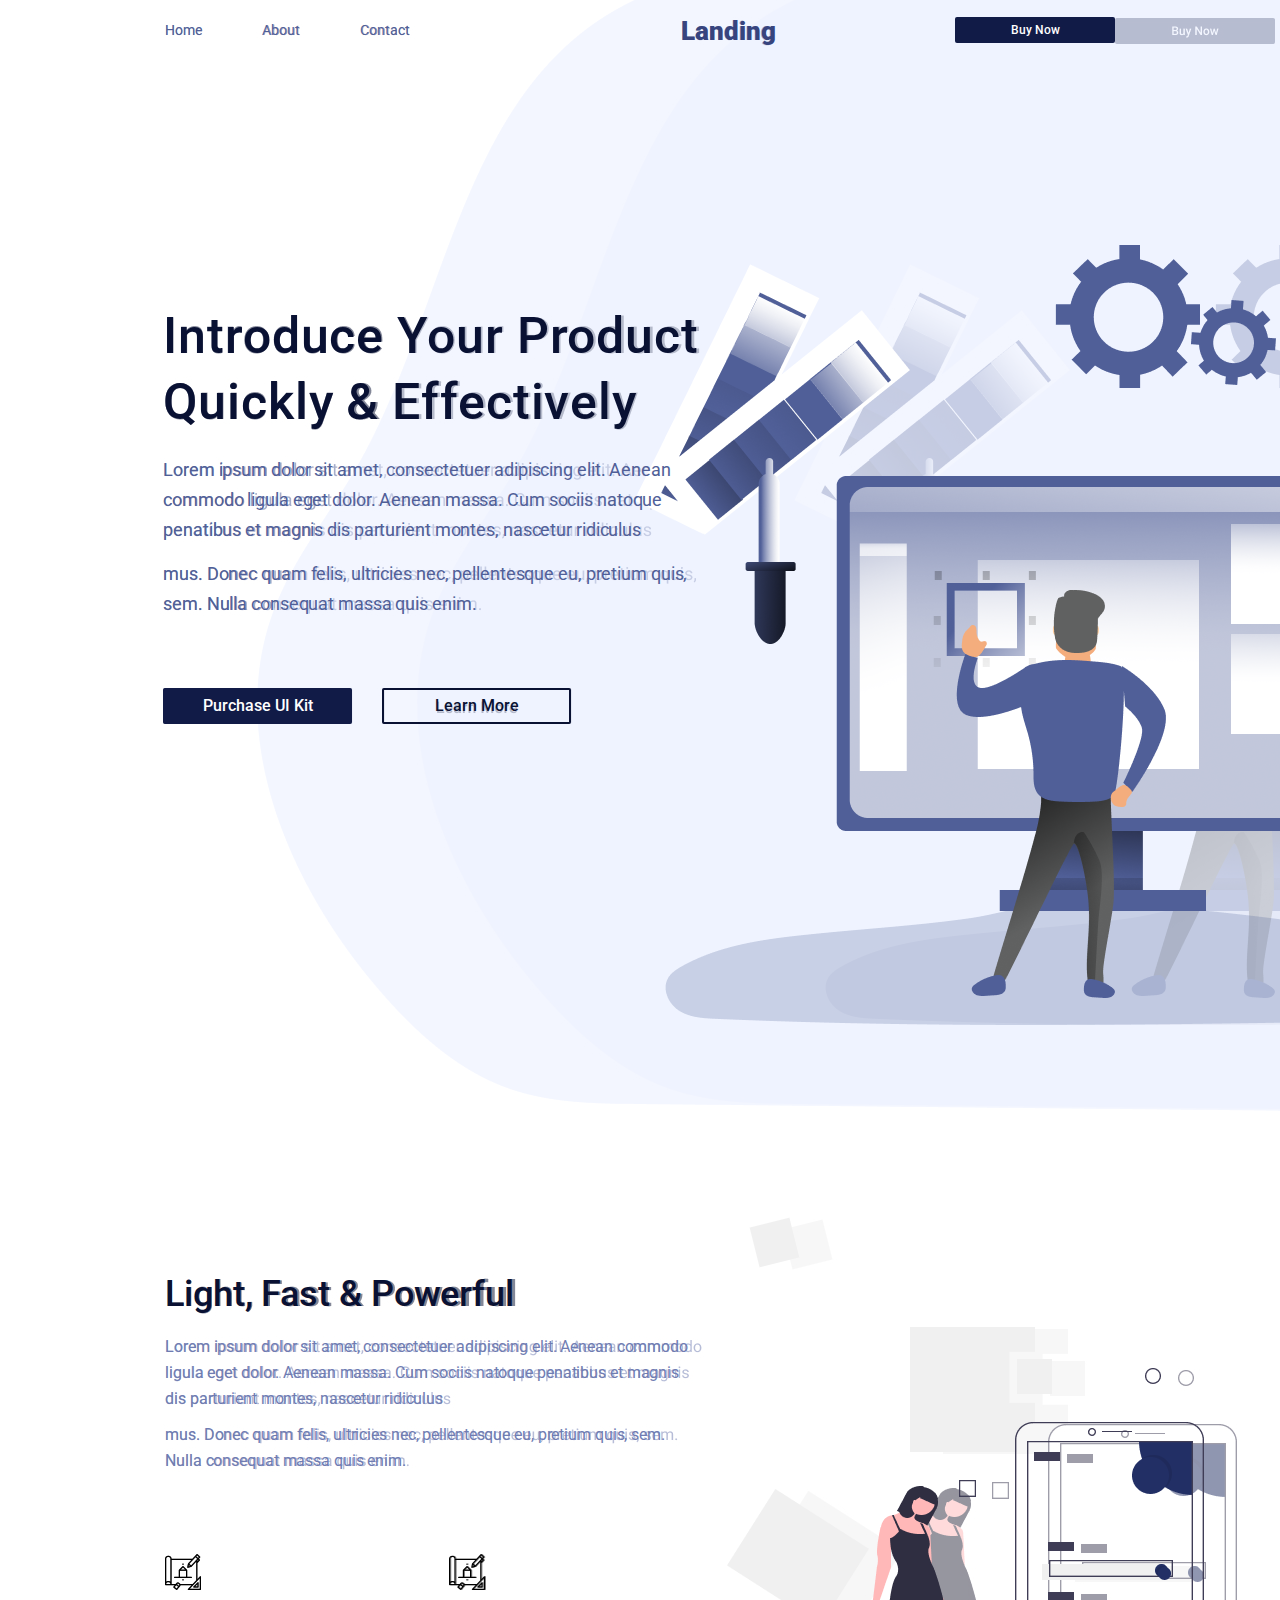
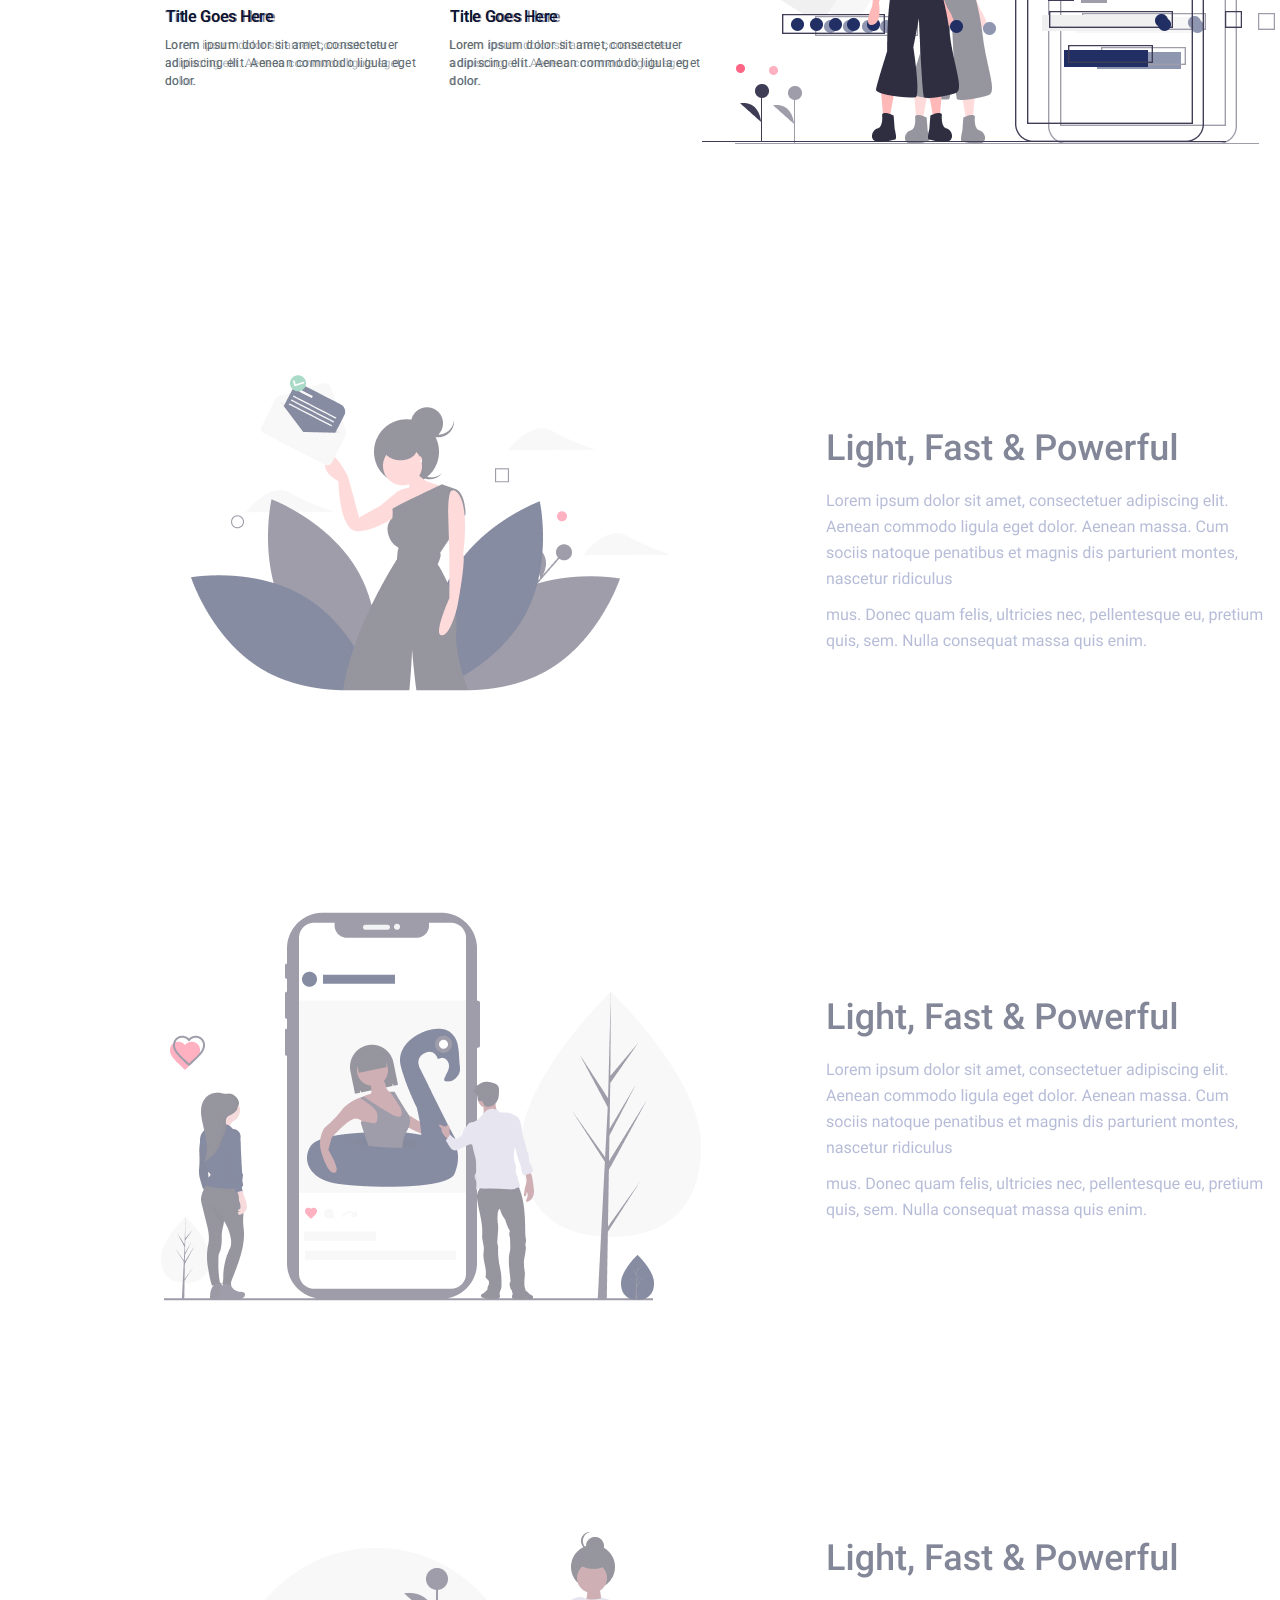
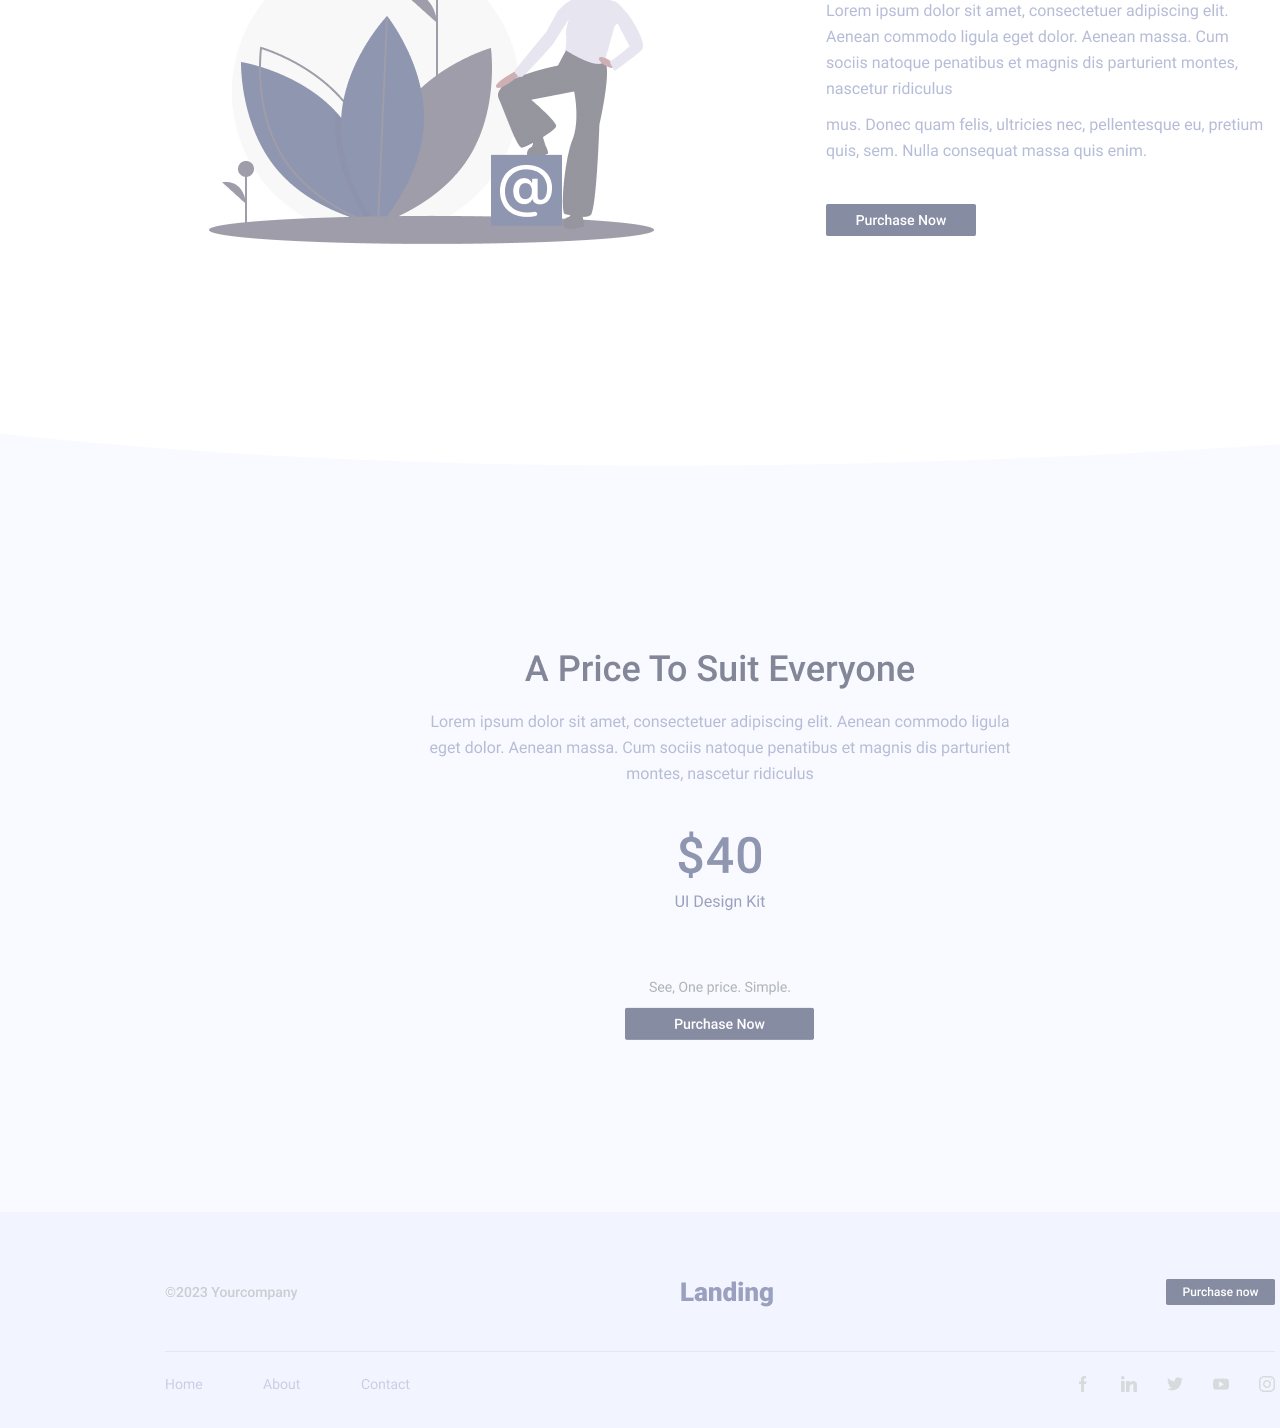
==== index.html @ e3e78f8d "trival fixed" ====
<!DOCTYPE html>
<html lang="en">
  <head>
    <meta charset="UTF-8" />
    <meta name="viewport" content="width=device-width, initial-scale=1.0" />
    <title>Document</title>

    <link rel="stylesheet" href="asset/global.css" />
    <link rel="preconnect" href="https://fonts.gstatic.com" crossorigin />
    <link
      href="https://fonts.googleapis.com/css2?family=Roboto:ital,wght@0,100;0,300;0,400;0,500;0,700;0,900;1,100;1,300;1,400;1,500;1,700;1,900&display=swap"
      rel="stylesheet"
    />
  </head>
  <body>
    <img
      src="Landing Page - 2.jpg"
      style="
        position: absolute;
        z-index: -2;
        opacity: 0.5;
        /* margin-top: -54px; */
      "
    />
    <header>
      <nav>
        <div class="logo">
          <a href="#">Landing</a>
        </div>
        <div class="container">
          <div class="nav-con">
            <ul class="menu">
              <li><a href="#">Home</a></li>
              <li><a href="#">About</a></li>
              <li><a href="#">Contact</a></li>
            </ul>
            <button>Buy Now</button>
          </div>
        </div>
      </nav>
    </header>
    <main>
      <section class="hero-sec">
        <div class="container">
          <div class="hero-con">
            <div class="hero-info">
              <div class="head">
                Introduce Your Product Quickly & Effectively
              </div>
              <div class="detail">
                <p>
                  Lorem ipsum dolor sit amet, consectetuer adipiscing elit.
                  Aenean commodo ligula eget dolor. Aenean massa. Cum sociis
                  natoque penatibus et magnis dis parturient montes, nascetur
                  ridiculus
                </p>
                <p>
                  mus. Donec quam felis, ultricies nec, pellentesque eu, pretium
                  quis, sem. Nulla consequat massa quis enim.
                </p>
              </div>
              <div class="btn">
                <button>Purchase UI Kit</button>
                <button>Learn More</button>
              </div>
            </div>
            <div class="hero-img">
              <img src="asset/img/designer_1.png" alt="designer_1" />
            </div>
          </div>
        </div>
      </section>
      <section class="mobile-login-sec">
        <div class="container">
          <div class="mobile-login-con">
            <div class="mobile-login-info">
              <div class="head">Light, Fast & Powerful</div>
              <div class="detail">
                <p>
                  Lorem ipsum dolor sit amet, consectetuer adipiscing elit.
                  Aenean commodo ligula eget dolor. Aenean massa. Cum sociis
                  natoque penatibus et magnis dis parturient montes, nascetur
                  ridiculus
                </p>
                <p>
                  mus. Donec quam felis, ultricies nec, pellentesque eu, pretium
                  quis, sem. Nulla consequat massa quis enim.
                </p>
              </div>
              <div class="mini-card">
                <div class="mini-card-item">
                  <img src="asset/img/icon.png" alt="icon" />
                  <div class="head">Title Goes Here</div>
                  <div class="detail">
                    Lorem ipsum dolor sit amet, consectetuer adipiscing elit.
                    Aenean commodo ligula eget dolor.
                  </div>
                </div>
                <div class="mini-card-item">
                  <img src="asset/img/icon.png" alt="icon" />
                  <div class="head">Title Goes Here</div>
                  <div class="detail">
                    Lorem ipsum dolor sit amet, consectetuer adipiscing elit.
                    Aenean commodo ligula eget dolor.
                  </div>
                </div>
              </div>
            </div>
            <div class="mobile-login-img">
              <img
                src="asset/img/undraw_mobile_login_ikmv.png"
                alt="undraw_mobile_login_ikmv"
              />
            </div>
          </div>
        </div>
      </section>
    </main>
    <footer></footer>
  </body>
</html>
---- asset/global.css ----
* {
  padding: 0;
  margin: 0;
  border: 0px;
  box-sizing: border-box;
  flex-shrink: 0;
  font-family: "Roboto";
  font-feature-settings: "clig" off, "liga" off;
}

:root {
  --colour-logo-primary: #37447e;
  --colour-opacity-000: #ffffff00;
  --colour-main-blue-400: #6f7cb2;
  --colour-main-blue-500: #505f98;
  --colour-main-blue-800: #111b47;
  --colour-main-blue-900: #091133;
  --colour-main-grey-600: #5d6970;
  --colour-secondary-white-100-general: #fff;
}

body {
  max-width: 1440px;
  margin: 0 auto;
}

.container {
  margin: 0 163.12px;
}

.nav-con {
  display: flex;
  justify-content: space-between;
  height: 60px;
  align-items: center;
  margin-left: calc(165px - 163.12px);
}

.nav-con .menu {
  display: flex;
  list-style: none;
  justify-content: space-between;
  width: 245px;
  height: 24px;
}

.nav-con a,
.logo a {
  text-decoration: none;
  font-style: normal;
}

.nav-con .menu a {
  font-size: 14px;
  font-weight: 400;
  line-height: 24px;
  color: var(--colour-main-blue-500);
}

.logo a {
  position: absolute;
  font-size: 26px;
  font-weight: 900;
  line-height: 38px;
  color: var(--colour-logo-primary);
  top: 12px;
  left: 681px;
}

.nav-con button {
  width: 160px;
  height: 26px;
  border-radius: 2px;
  background: var(--colour-main-blue-800, #111b47);
  color: var(--colour-secondary-white-100-general);
  font-size: 12px;
  font-weight: 500;
  line-height: 18px;
  margin-right: calc(165px - 163.12px);
}

.hero-sec,
.mobile-login-sec {
  height: calc(1110px - 60px);
}

.hero-img img {
  position: absolute;
  top: 0;
  right: 0;
  z-index: -1;
}

.hero-info {
  position: relative;
  width: 539.374px;
  height: 421px;
  flex-shrink: 0;
  top: calc(303px - 60px);
}

.mobile-login-sec {
  height: 742px;
  display: grid;
  align-items: center;
  margin-top: -1px;
}

.mobile-login-con {
  display: flex;
  align-items: center;
  justify-content: space-between;
}

.mobile-login-info {
  width: 539.374px;
}

.head {
  font-size: 50px;
  font-weight: 500;
  line-height: 66px;
  letter-spacing: 0.9px;
  color: var(--colour-main-blue-900);
}

.mobile-login-info .head {
  font-size: 36px;
  line-height: 48px;
  letter-spacing: 0.1px;
  margin-left: 2px;
  letter-spacing: -0.1px;
}

.detail p {
  color: var(--colour-main-blue-500);
  font-size: 18px;
  font-weight: 400;
  line-height: 30px;
  margin-top: 20px;
  letter-spacing: -0.1px;
}

.detail p:not(:first-child) {
  margin-top: 14px;
}

.hero-info button {
  width: 189px;
  height: 36px;
  margin-top: 69px;
  margin-right: 26px;
}

.hero-info button:nth-child(1) {
  border-radius: 2px;
  background: var(--colour-main-blue-800);
  color: var(--colour-secondary-white-100-general);
  text-align: center;
  font-size: 16px;
  font-weight: 500;
  line-height: 26px;
}

.hero-info button:nth-child(2) {
  border-radius: 2px;
  border: 2px solid var(--colour-main-blue-900);
  background: var(--colour-opacity-000);
  color: var(--colour-main-blue-900);
  text-align: center;
}

.mobile-login-info .detail p {
  color: var(--colour-main-blue-400);
  font-size: 16px;
  font-weight: 400;
  line-height: 26px;
  letter-spacing: -0.1px;
  margin-top: 16px;
  margin-left: 2px;
}

.mobile-login-info .detail p:not(:first-child) {
  margin-top: 10.5px;
}

.mini-card {
  display: flex;
  justify-content: space-between;
  margin-top: 78px;
}

.mini-card-item {
  width: 255px;
}

.mini-card-item img {
  padding: 2px;
}

.hero-info button:nth-child(2),
.mini-card-item .head {
  font-size: 16px;
  font-weight: 500;
  line-height: 26px;
}

.mini-card-item .head {
  margin-top: 8px;
  margin-left: 3px;
  letter-spacing: -0.3px;
}

.mini-card-item .detail {
  color: var(--colour-main-grey-600);
  font-size: 12px;
  font-weight: 400;
  line-height: 18px;
  margin-top: 6px;
  margin-left: 2px;
  letter-spacing: 0.25px;
}

.mobile-login-img {
  margin-right: 2px;
  margin-top: 2px;
}
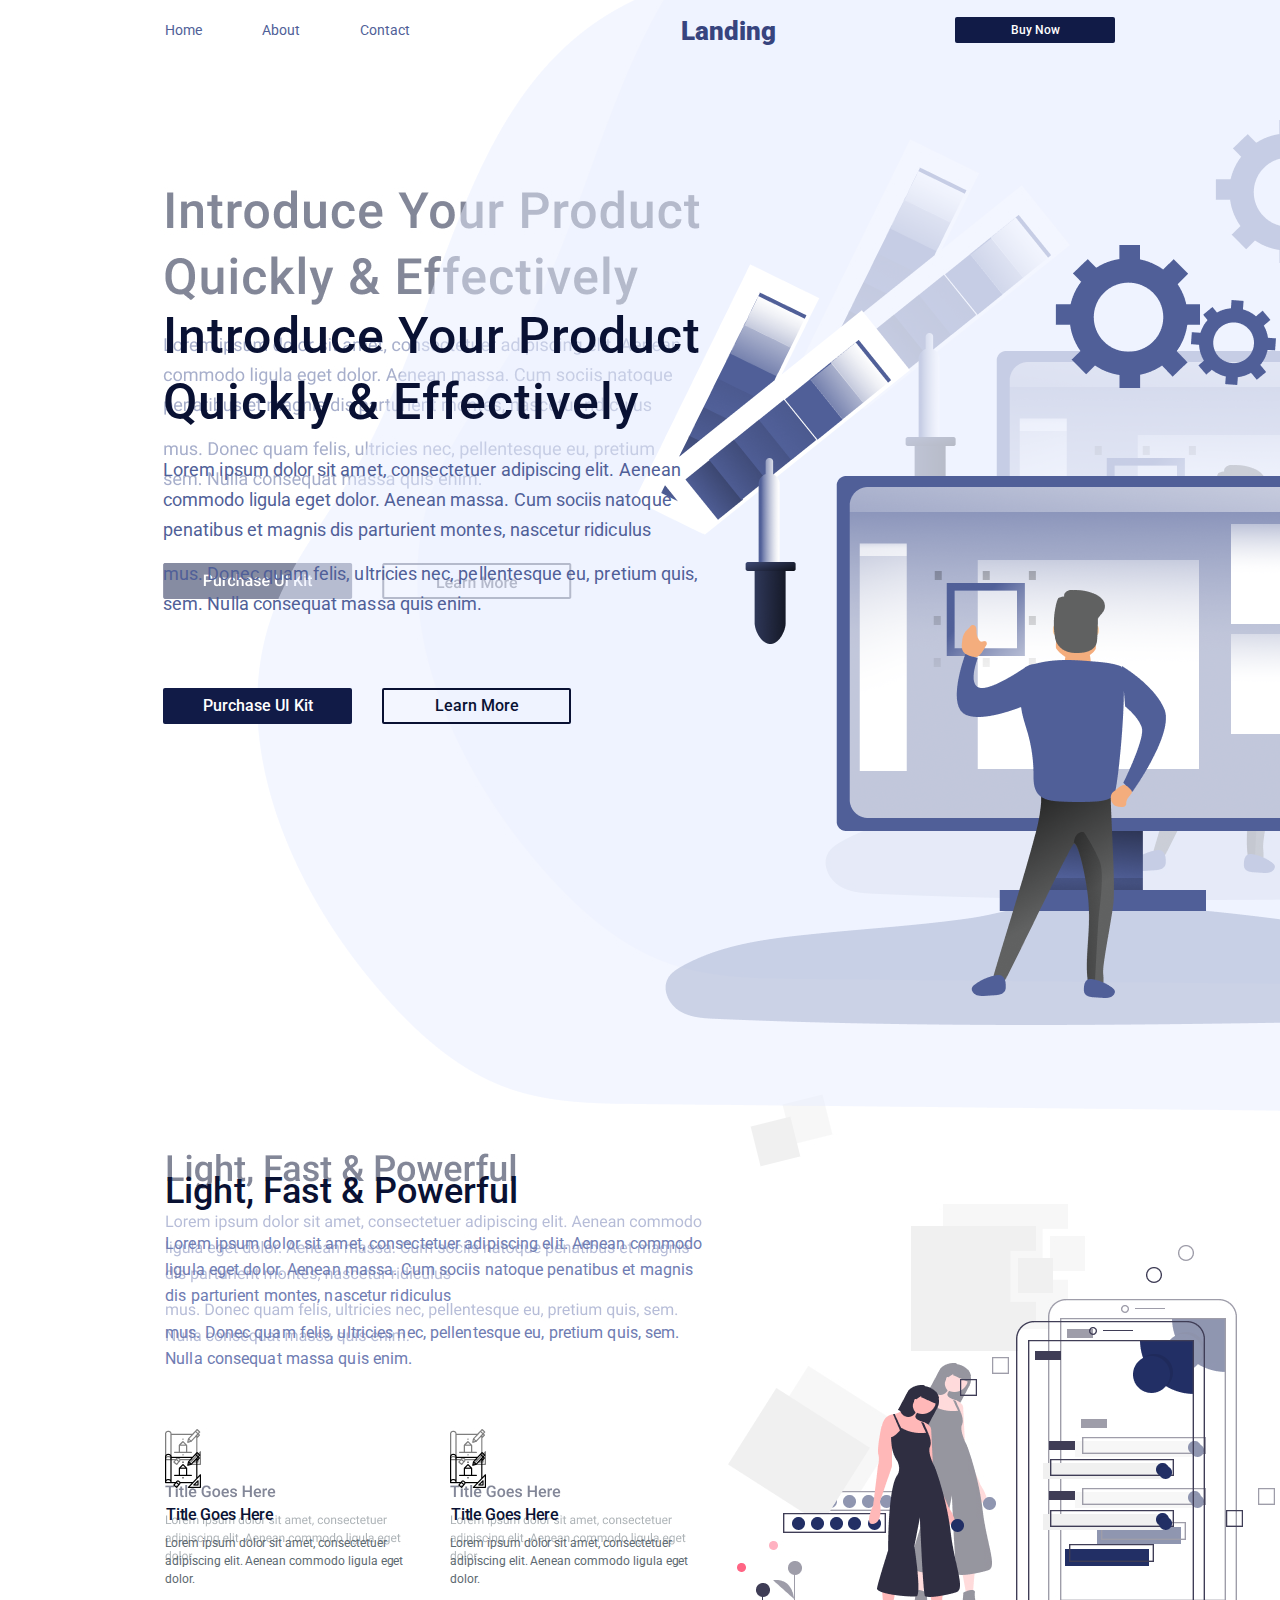
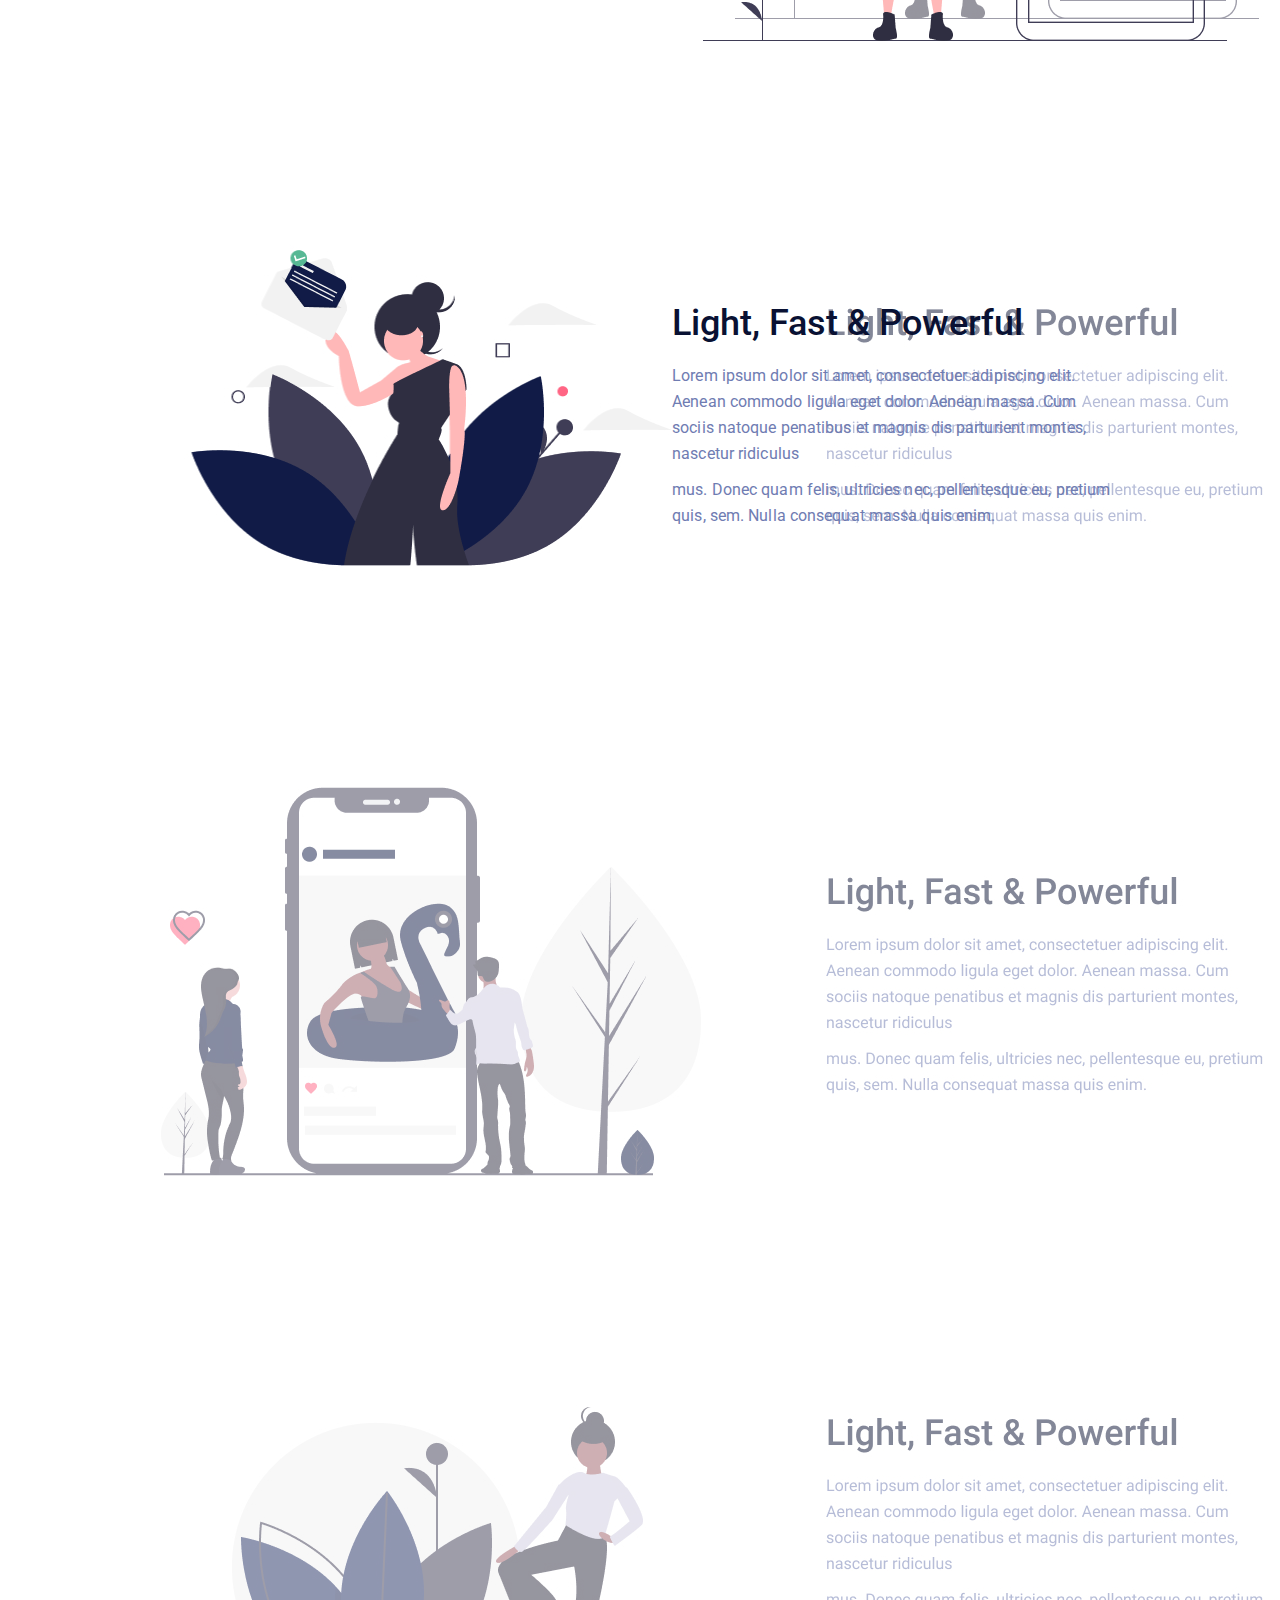
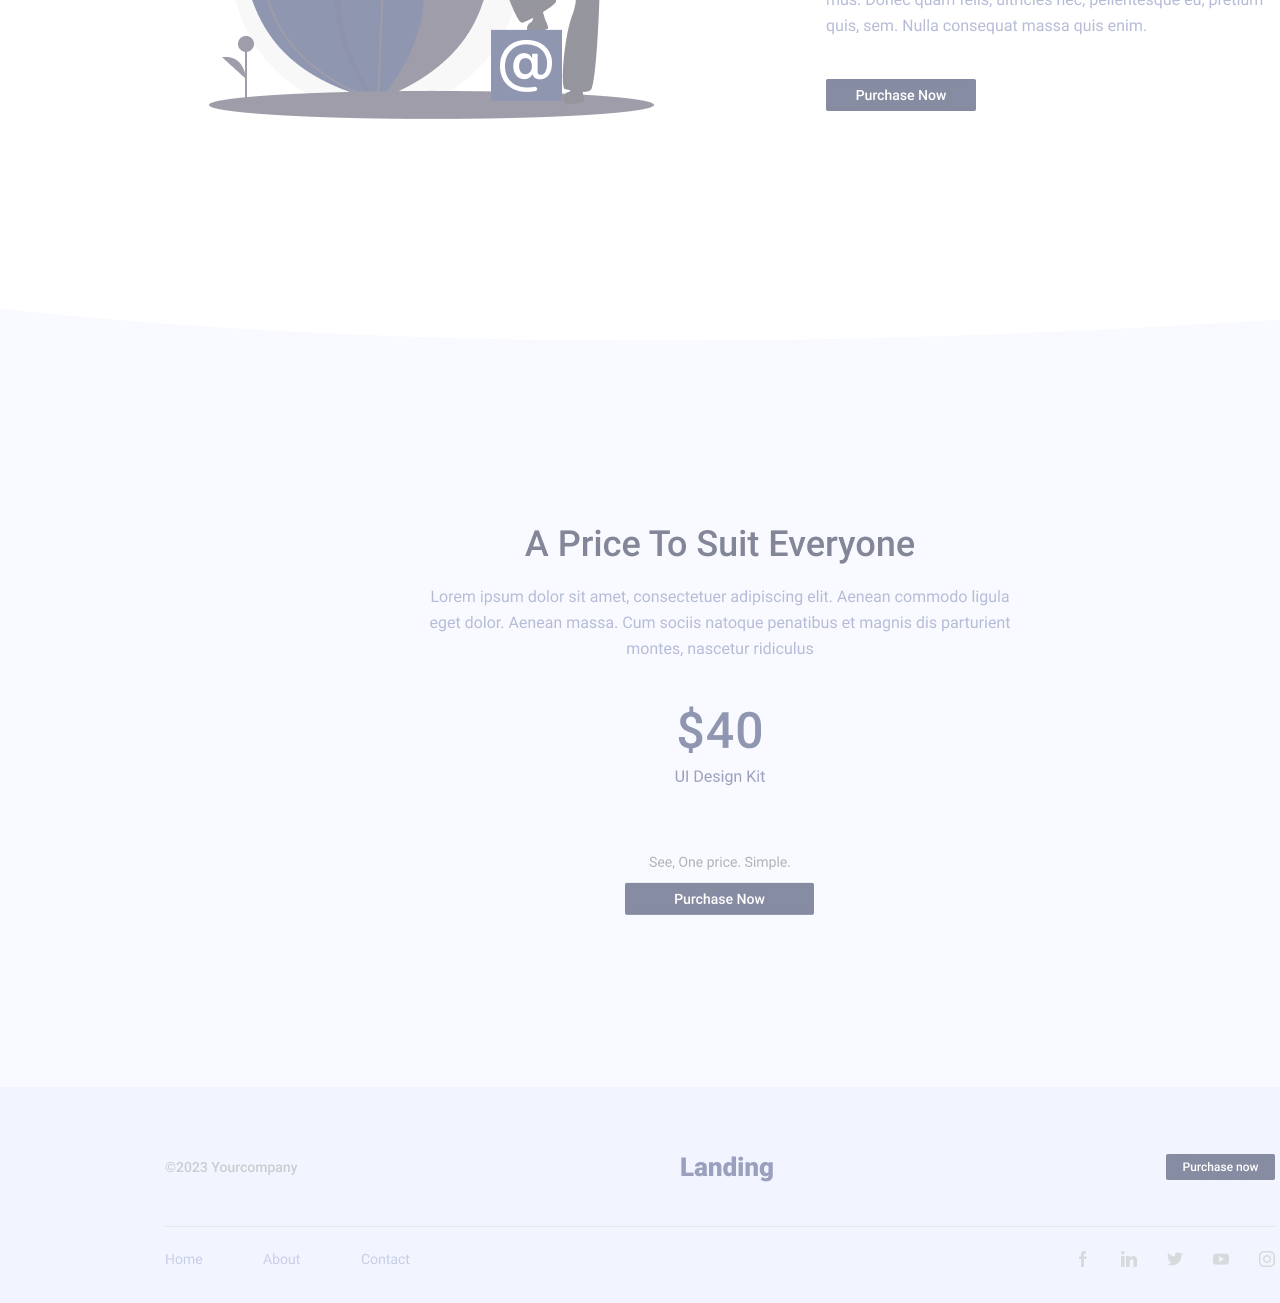
==== commit a43ec879: "intro first done" ====
--- a/index.html
+++ b/index.html
@@ -19,7 +19,7 @@
         position: absolute;
         z-index: -2;
         opacity: 0.5;
-        /* margin-top: -54px; */
+        margin-top: -125px;
       "
     />
     <header>
@@ -115,6 +115,33 @@
           </div>
         </div>
       </section>
+      <section class="intro-sec">
+        <div class="container">
+          <div class="intro-con">
+            <div class="intro-img">
+              <img
+                src="asset/img/undraw_happy_news_hxmt.png"
+                alt="undraw_happy_news_hxmt"
+              />
+            </div>
+            <div class="intro-info">
+              <div class="head">Light, Fast & Powerful</div>
+              <div class="detail">
+                <p>
+                  Lorem ipsum dolor sit amet, consectetuer adipiscing elit.
+                  Aenean commodo ligula eget dolor. Aenean massa. Cum sociis
+                  natoque penatibus et magnis dis parturient montes, nascetur
+                  ridiculus
+                </p>
+                <p>
+                  mus. Donec quam felis, ultricies nec, pellentesque eu, pretium
+                  quis, sem. Nulla consequat massa quis enim.
+                </p>
+              </div>
+            </div>
+          </div>
+        </div>
+      </section>
     </main>
     <footer></footer>
   </body>
--- a/asset/global.css
+++ b/asset/global.css
@@ -79,8 +79,7 @@
   margin-right: calc(165px - 163.12px);
 }
 
-.hero-sec,
-.mobile-login-sec {
+.hero-sec {
   height: calc(1110px - 60px);
 }
 
@@ -99,37 +98,46 @@
   top: calc(303px - 60px);
 }
 
-.mobile-login-sec {
+.mobile-login-sec,
+.intro-sec {
   height: 742px;
   display: grid;
+  /* align-items: center; */
+}
+
+.intro-sec {
+  height: 569px;
+}
+
+.mobile-login-con,
+.intro-con {
+  display: flex;
   align-items: center;
-  margin-top: -1px;
-}
-
-.mobile-login-con {
-  display: flex;
-  align-items: center;
-  justify-content: space-between;
+  justify-content: space-between;
+}
+
+.intro-info {
+  width: 445px;
 }
 
 .mobile-login-info {
-  width: 539.374px;
+  width: 540px;
 }
 
 .head {
   font-size: 50px;
   font-weight: 500;
   line-height: 66px;
-  letter-spacing: 0.9px;
+  letter-spacing: 1px;
   color: var(--colour-main-blue-900);
 }
 
-.mobile-login-info .head {
+.mobile-login-info .head,
+.intro-info .head {
   font-size: 36px;
   line-height: 48px;
   letter-spacing: 0.1px;
   margin-left: 2px;
-  letter-spacing: -0.1px;
 }
 
 .detail p {
@@ -138,7 +146,7 @@
   font-weight: 400;
   line-height: 30px;
   margin-top: 20px;
-  letter-spacing: -0.1px;
+  letter-spacing: 0.06px;
 }
 
 .detail p:not(:first-child) {
@@ -170,17 +178,20 @@
   text-align: center;
 }
 
-.mobile-login-info .detail p {
+.mobile-login-info .detail p,
+.intro-info .detail p {
   color: var(--colour-main-blue-400);
   font-size: 16px;
   font-weight: 400;
   line-height: 26px;
-  letter-spacing: -0.1px;
+  letter-spacing: 0.1px;
   margin-top: 16px;
   margin-left: 2px;
 }
 
-.mobile-login-info .detail p:not(:first-child) {
+.mobile-login-info .detail p:not(:first-child),
+.intro-info .detail p:not(:first-child) {
+  letter-spacing: 0.1px;
   margin-top: 10.5px;
 }
 
@@ -218,10 +229,29 @@
   line-height: 18px;
   margin-top: 6px;
   margin-left: 2px;
-  letter-spacing: 0.25px;
+  letter-spacing: -0.04px;
 }
 
 .mobile-login-img {
-  margin-right: 2px;
-  margin-top: 2px;
-}
+  margin-right: 1.45px;
+  margin-top: 6px;
+}
+
+.intro-con {
+  margin-right: 6px;
+}
+
+.intro-img {
+  margin-top: -3px;
+  margin-left: 29px;
+}
+
+.intro-info .head {
+  margin-left: auto;
+  margin-top: 6px;
+  letter-spacing: -0.01px;
+}
+
+.intro-info .detail p {
+  margin-left: auto;
+}
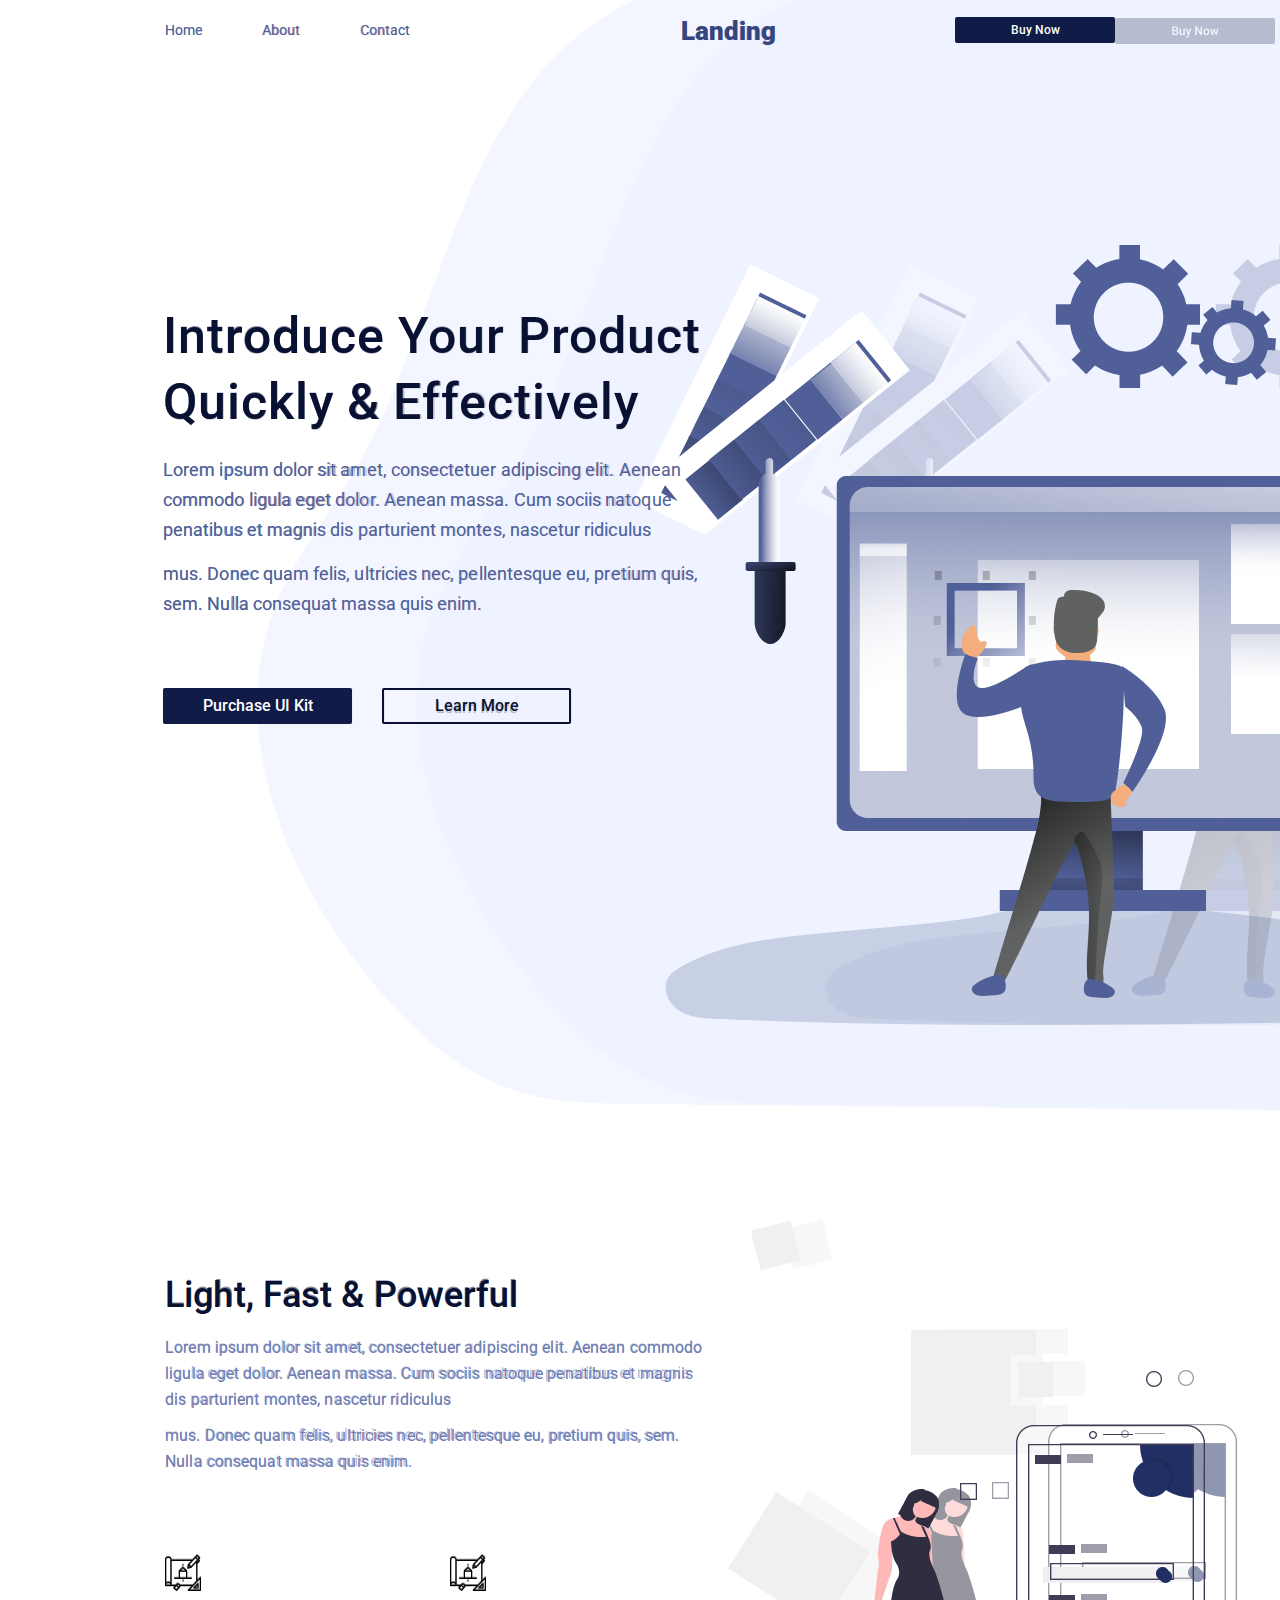
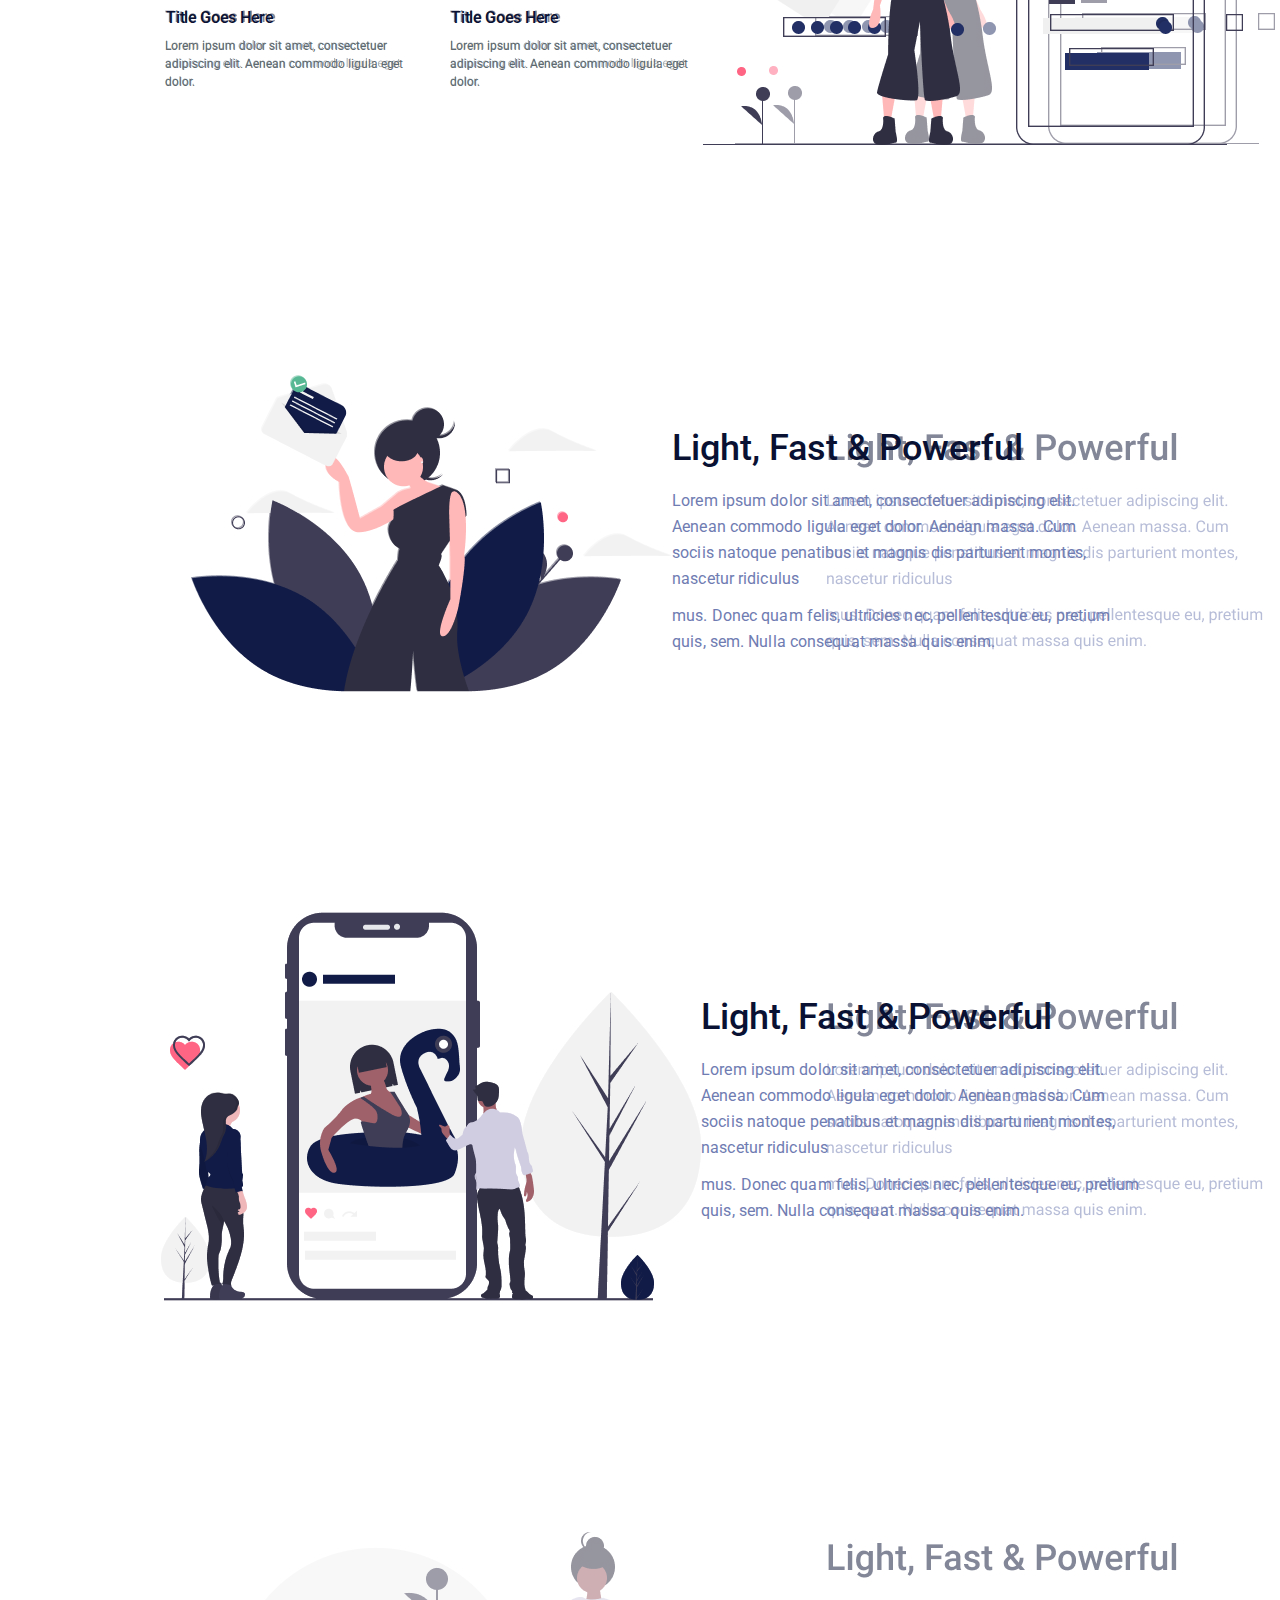
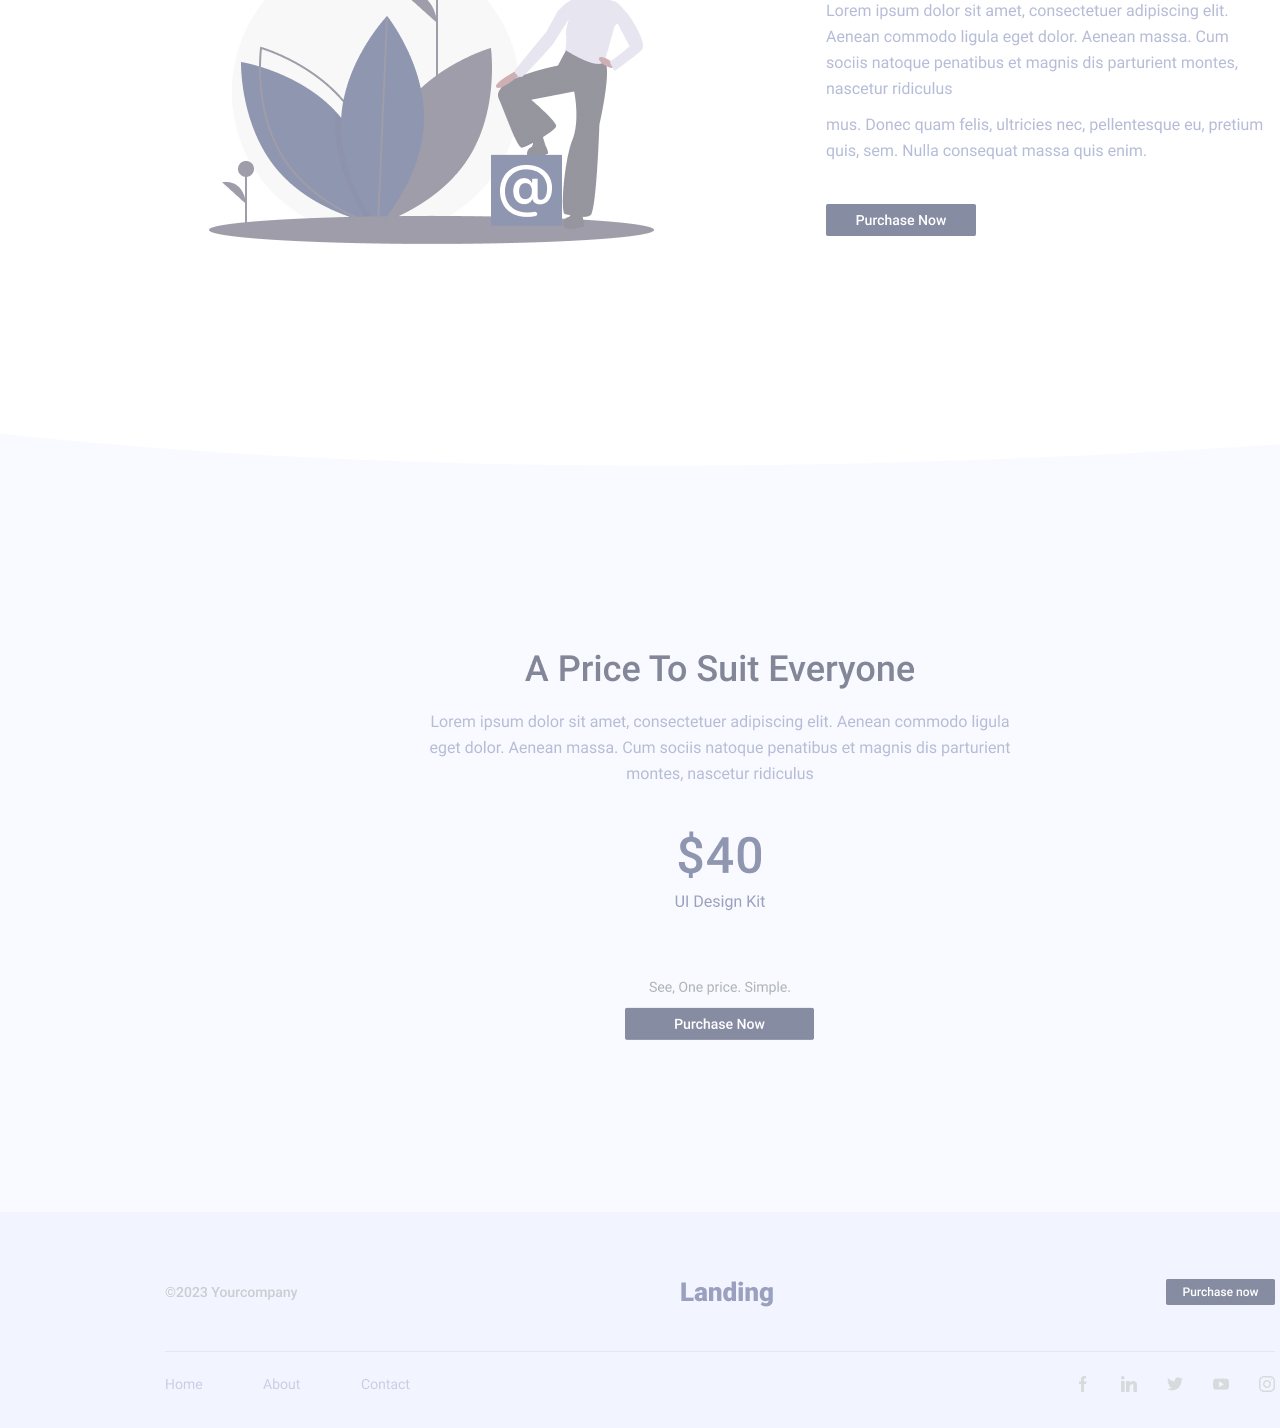
==== commit c9a3e269: "intro 2 done" ====
--- a/index.html
+++ b/index.html
@@ -19,7 +19,7 @@
         position: absolute;
         z-index: -2;
         opacity: 0.5;
-        margin-top: -125px;
+        /* margin-top: -125px; */
       "
     />
     <header>
@@ -142,6 +142,33 @@
           </div>
         </div>
       </section>
+      <section class="intro-sec">
+        <div class="container">
+          <div class="intro-con">
+            <div class="intro-img-2">
+              <img
+                src="asset/img/undraw_social_influencer_sgsv.png"
+                alt="undraw_social_influencer_sgsv"
+              />
+            </div>
+            <div class="intro-info">
+              <div class="head">Light, Fast & Powerful</div>
+              <div class="detail">
+                <p>
+                  Lorem ipsum dolor sit amet, consectetuer adipiscing elit.
+                  Aenean commodo ligula eget dolor. Aenean massa. Cum sociis
+                  natoque penatibus et magnis dis parturient montes, nascetur
+                  ridiculus
+                </p>
+                <p>
+                  mus. Donec quam felis, ultricies nec, pellentesque eu, pretium
+                  quis, sem. Nulla consequat massa quis enim.
+                </p>
+              </div>
+            </div>
+          </div>
+        </div>
+      </section>
     </main>
     <footer></footer>
   </body>
--- a/asset/global.css
+++ b/asset/global.css
@@ -102,7 +102,7 @@
 .intro-sec {
   height: 742px;
   display: grid;
-  /* align-items: center; */
+  align-items: center;
 }
 
 .intro-sec {
@@ -255,3 +255,8 @@
 .intro-info .detail p {
   margin-left: auto;
 }
+
+.intro-img-2{
+  margin-left: -2px;
+  margin-top: 5px;
+}
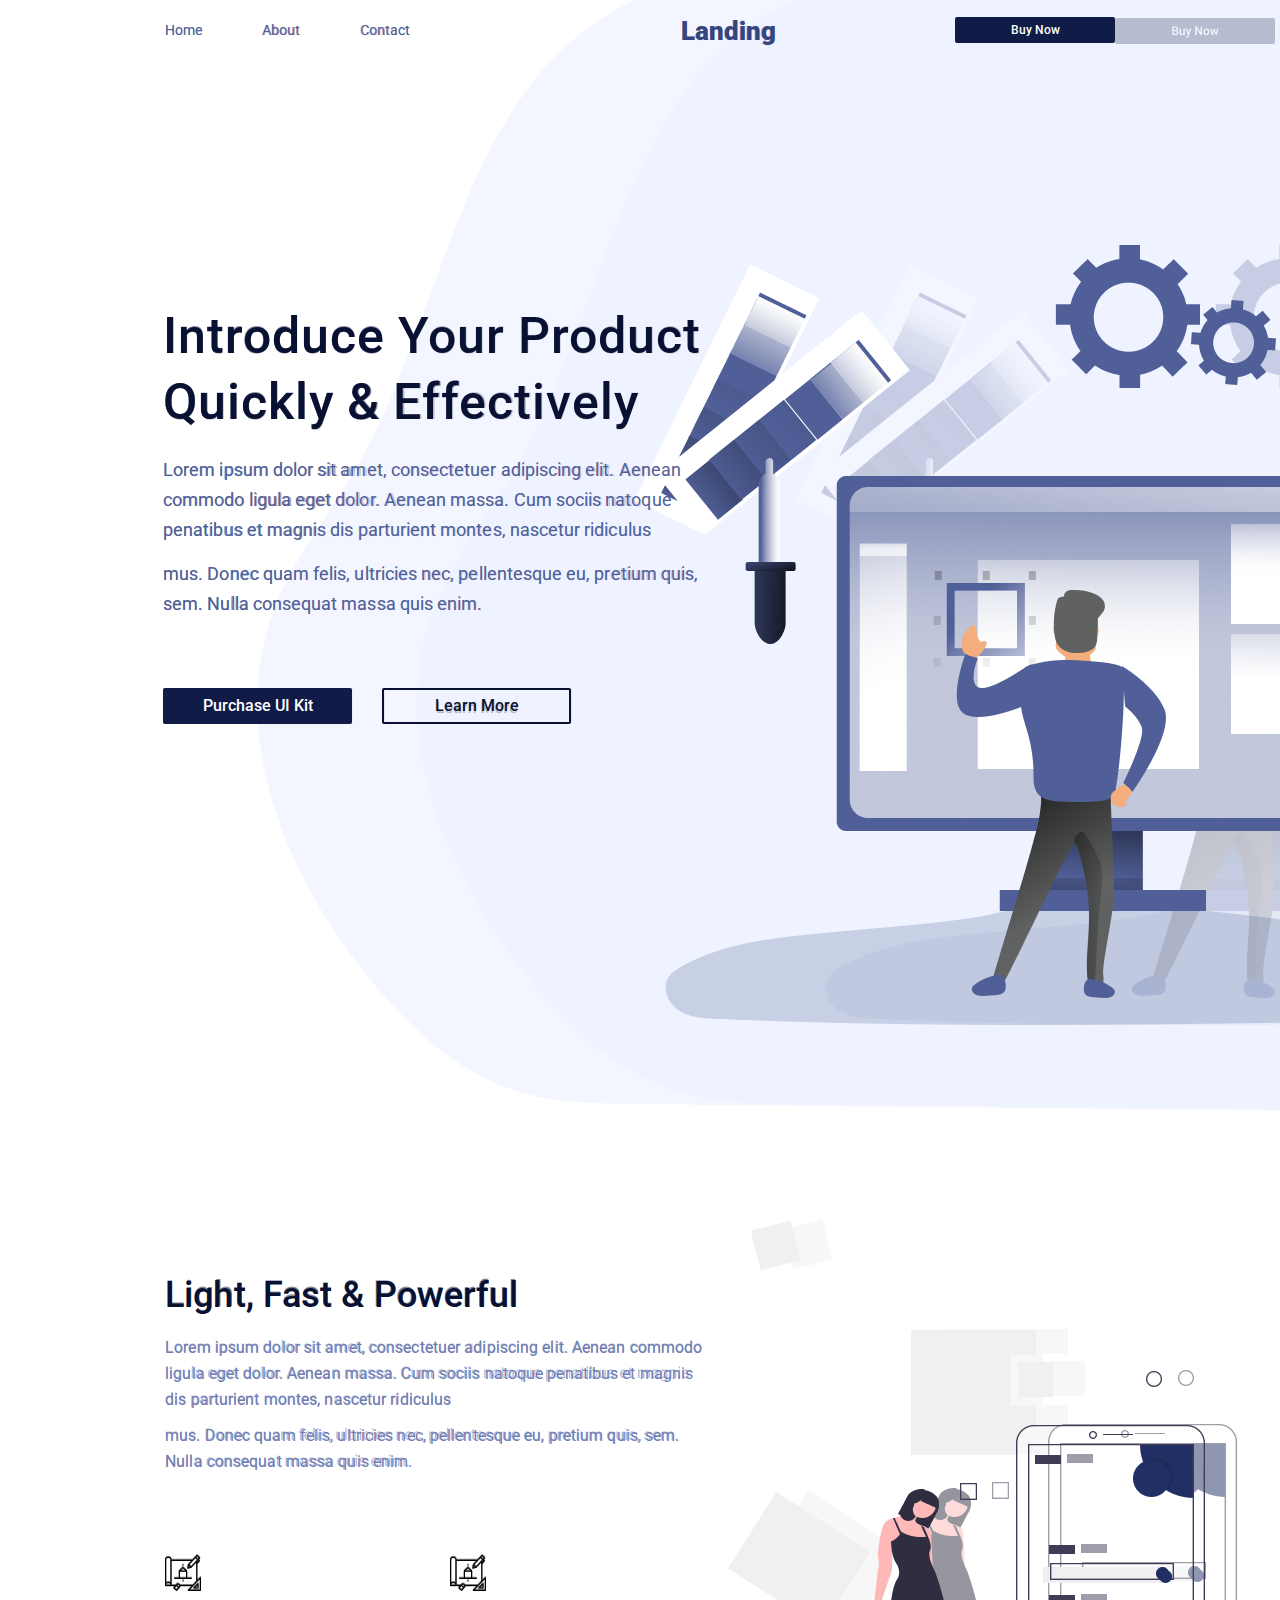
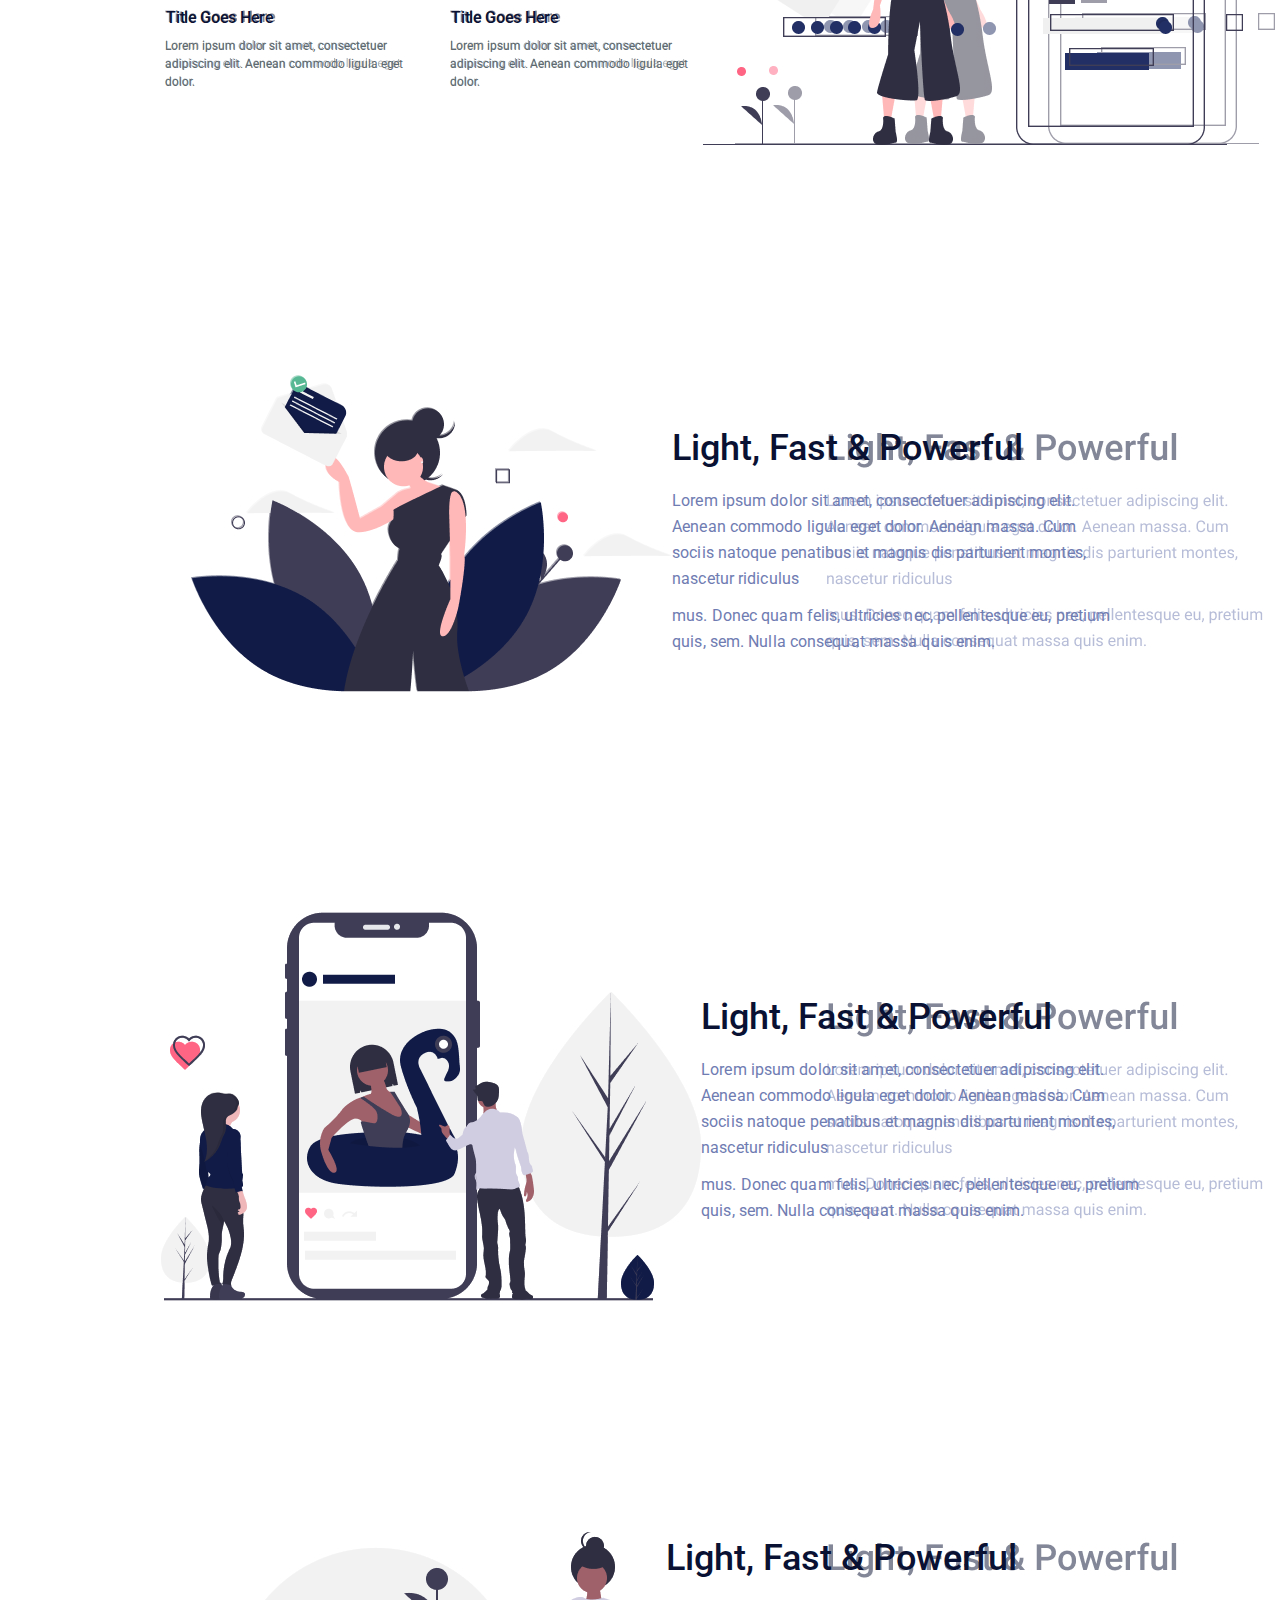
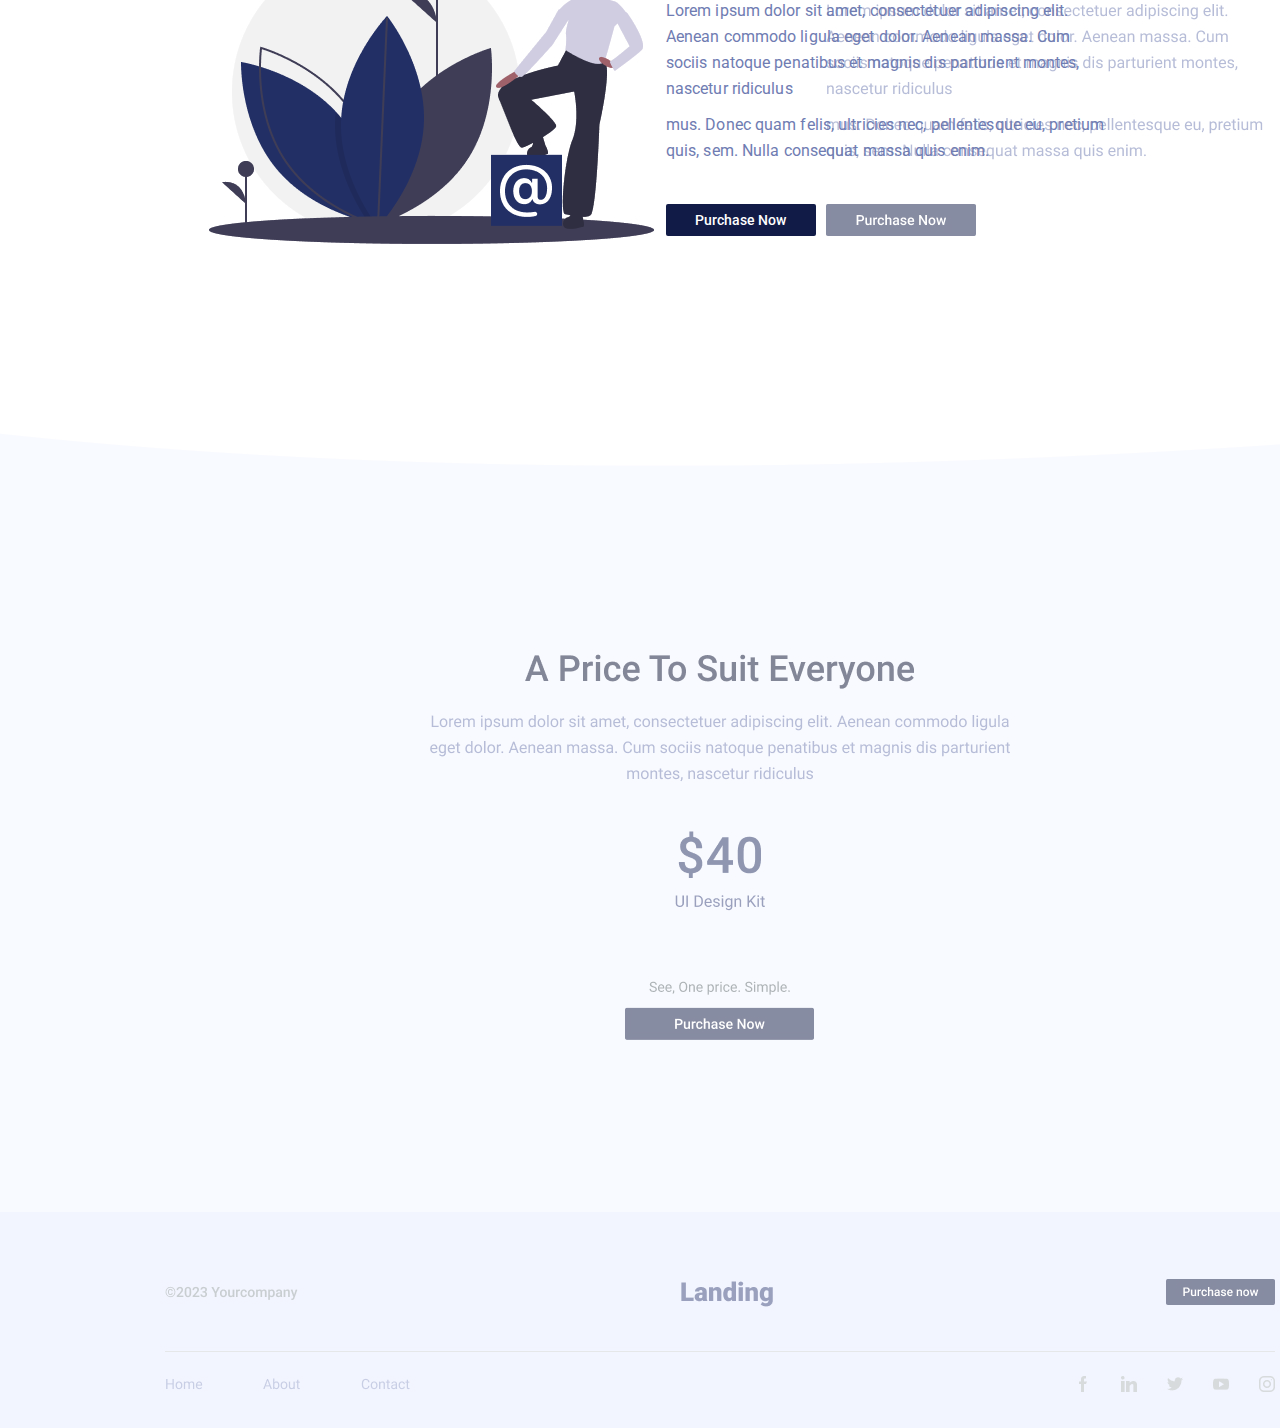
==== commit 9609a555: "intro 3 done" ====
--- a/index.html
+++ b/index.html
@@ -169,6 +169,36 @@
           </div>
         </div>
       </section>
+      <section class="intro-sec">
+        <div class="container">
+          <div class="intro-con">
+            <div class="intro-img-3">
+              <img
+                src="asset/img/undraw_mention_6k5d.png"
+                alt="undraw_social_influencer_sgsv"
+              />
+            </div>
+            <div class="intro-info cta">
+              <div class="head">Light, Fast & Powerful</div>
+              <div class="detail">
+                <p>
+                  Lorem ipsum dolor sit amet, consectetuer adipiscing elit.
+                  Aenean commodo ligula eget dolor. Aenean massa. Cum sociis
+                  natoque penatibus et magnis dis parturient montes, nascetur
+                  ridiculus
+                </p>
+                <p>
+                  mus. Donec quam felis, ultricies nec, pellentesque eu, pretium
+                  quis, sem. Nulla consequat massa quis enim.
+                </p>
+              </div>
+              <div class="cta-btn">
+                <button>Purchase Now</button>
+              </div>
+            </div>
+          </div>
+        </div>
+      </section>
     </main>
     <footer></footer>
   </body>
--- a/asset/global.css
+++ b/asset/global.css
@@ -256,7 +256,29 @@
   margin-left: auto;
 }
 
-.intro-img-2{
+.intro-img-2 {
   margin-left: -2px;
   margin-top: 5px;
 }
+
+.intro-img-3 {
+  margin-left: 46px;
+  margin-top: 30px;
+}
+
+.cta {
+  margin-top: 15px;
+}
+
+.cta-btn button {
+  margin-top: 40px;
+  width: 150px;
+  height: 32px;
+  flex-shrink: 0;
+  border-radius: 2px;
+  background: var(--colour-main-blue-800);
+  color: var(--colour-secondary-white-100-general);
+  font-size: 14px;
+  font-weight: 500;
+  line-height: 24px;
+}
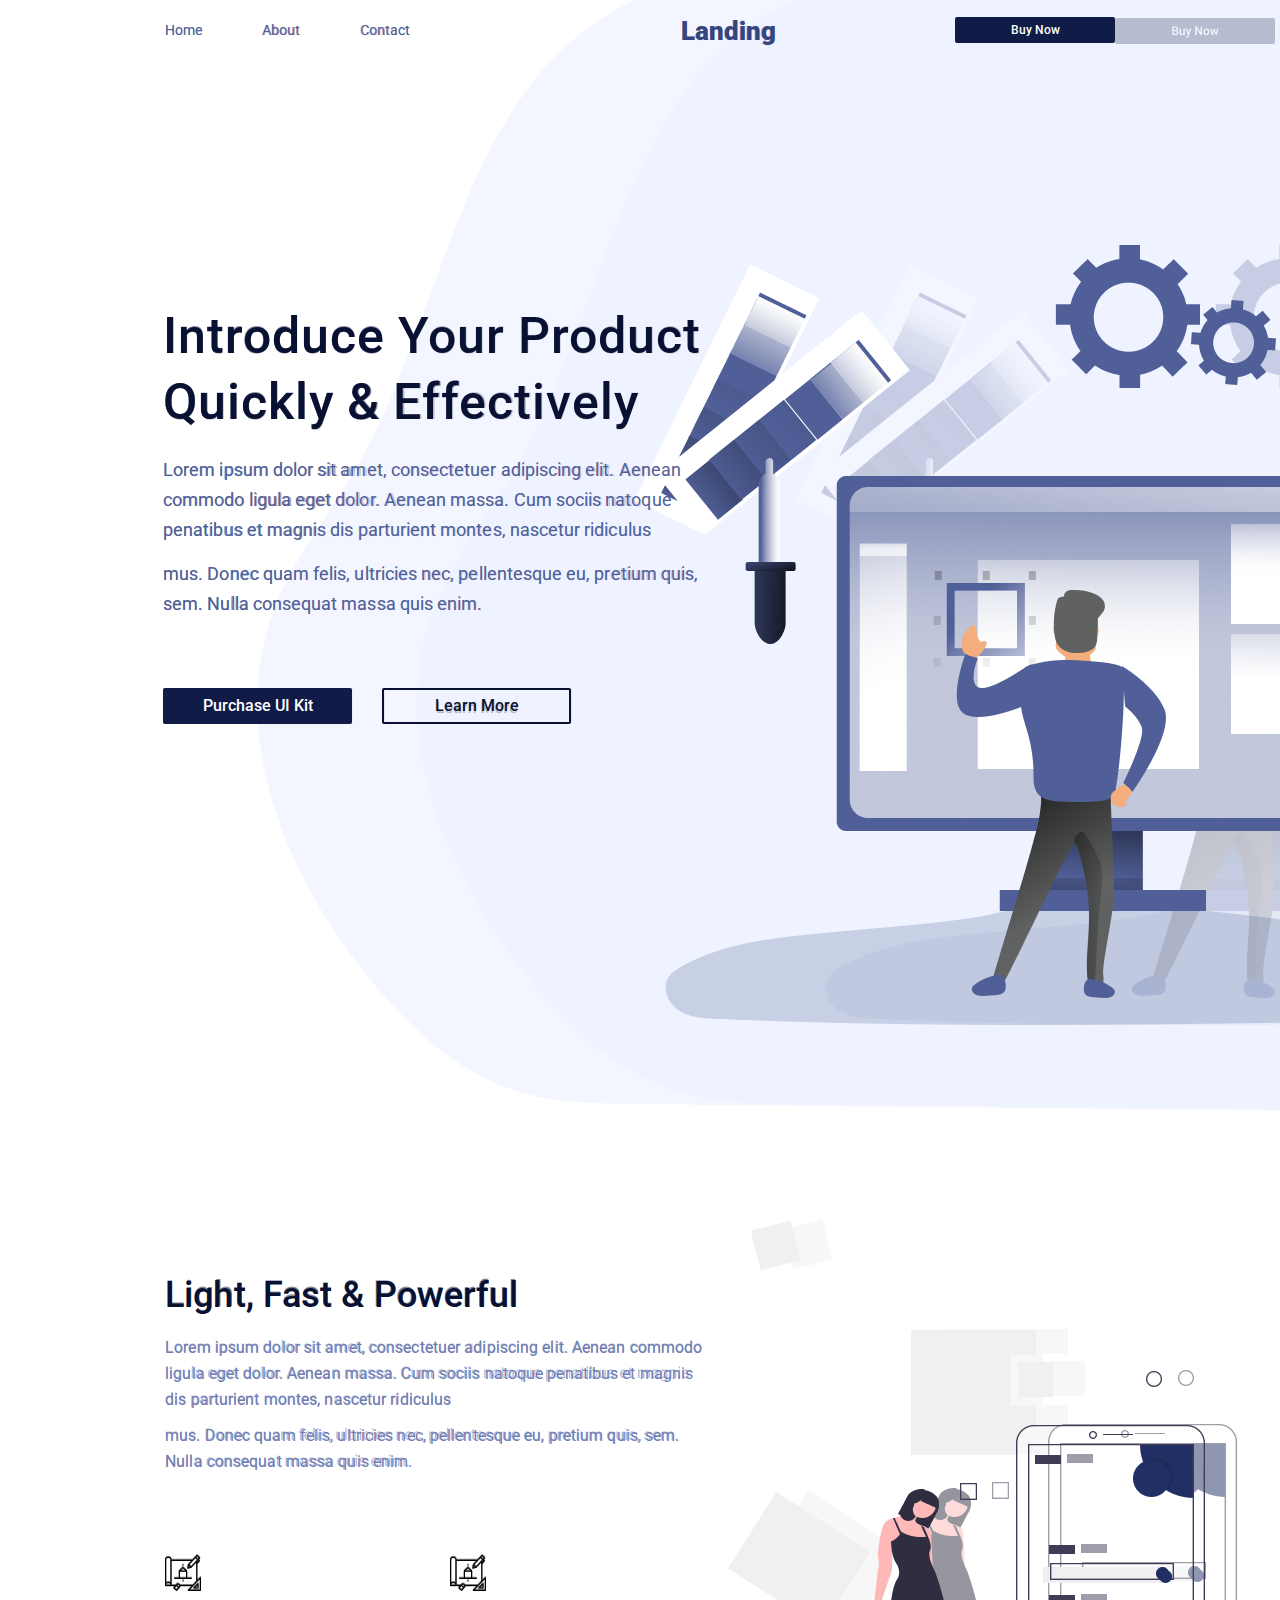
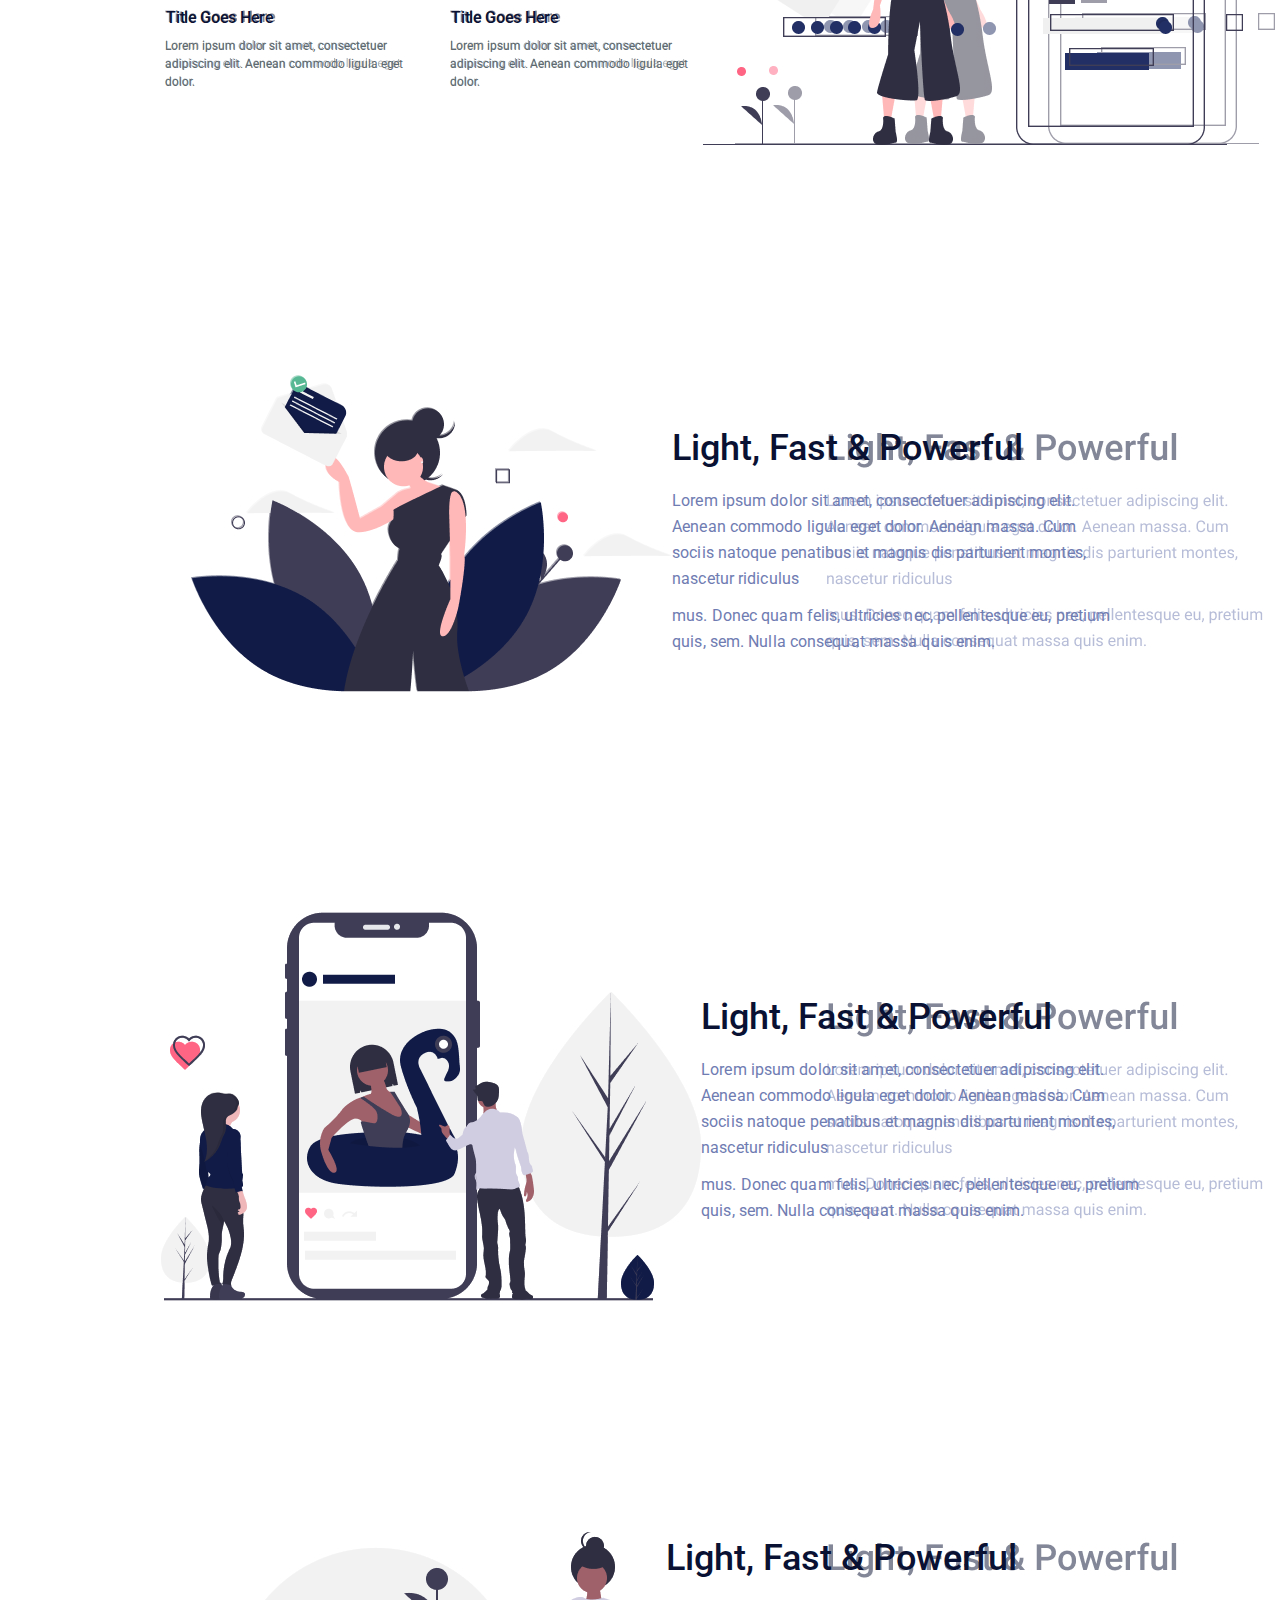
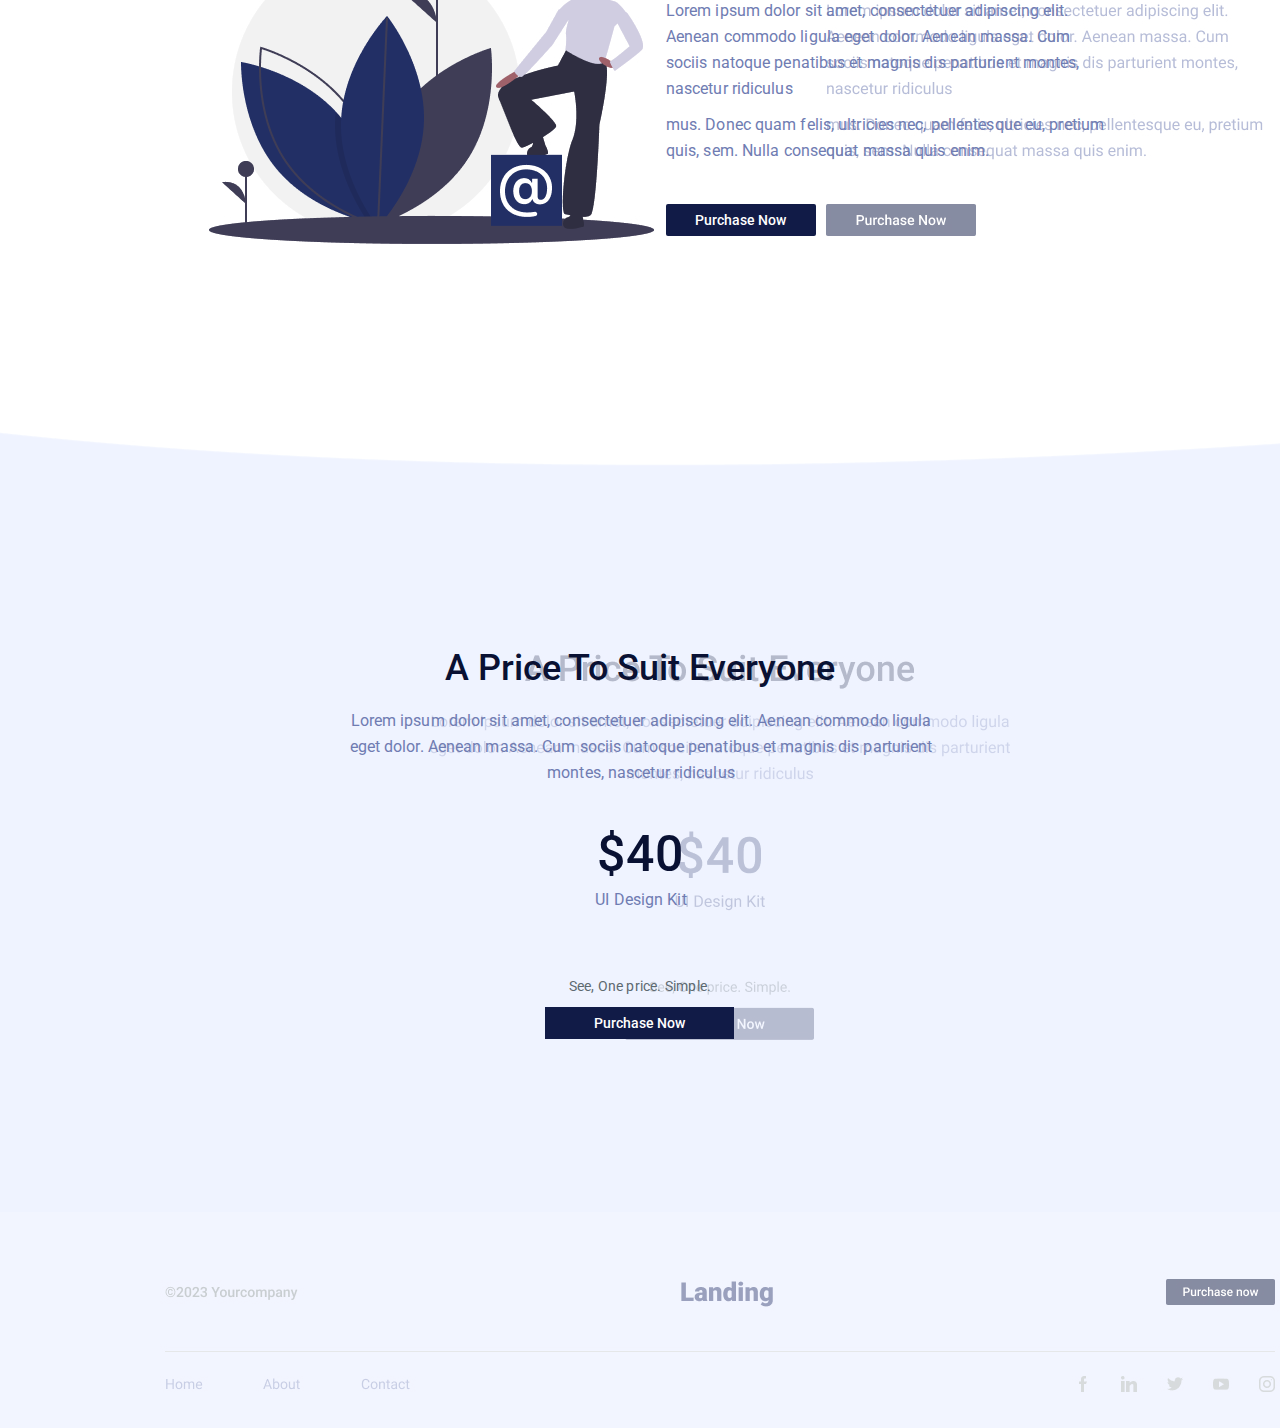
==== commit 079ae8ee: "price done" ====
--- a/index.html
+++ b/index.html
@@ -15,11 +15,9 @@
   <body>
     <img
       src="Landing Page - 2.jpg"
-      style="
-        position: absolute;
-        z-index: -2;
-        opacity: 0.5;
-        /* margin-top: -125px; */
+      style="position: absolute; z-index: -2; 
+      opacity: 0.5; 
+      /* margin-top: -239px */
       "
     />
     <header>
@@ -199,6 +197,33 @@
           </div>
         </div>
       </section>
+      <section class="price-sec">
+        <div class="container">
+          <div class="price-con">
+            <div class="price-info">
+              <div class="head">A Price To Suit Everyone</div>
+              <div class="detail">
+                <p>
+                  Lorem ipsum dolor sit amet, consectetuer adipiscing elit.
+                  Aenean commodo ligula eget dolor. Aenean massa. Cum sociis
+                  natoque penatibus et magnis dis parturient montes, nascetur
+                  ridiculus
+                </p>
+              </div>
+            </div>
+            <div class="price-num">
+              <div class="head">$40</div>
+              <div class="detail">
+                <p>UI Design Kit</p>
+              </div>
+            </div>
+            <div class="price-btn">
+              <p>See, One price. Simple.</p>
+              <button>Purchase Now</button>
+            </div>
+          </div>
+        </div>
+      </section>
     </main>
     <footer></footer>
   </body>
--- a/asset/global.css
+++ b/asset/global.css
@@ -50,7 +50,8 @@
   font-style: normal;
 }
 
-.nav-con .menu a {
+.nav-con .menu a,
+.price-btn p {
   font-size: 14px;
   font-weight: 400;
   line-height: 24px;
@@ -133,7 +134,8 @@
 }
 
 .mobile-login-info .head,
-.intro-info .head {
+.intro-info .head,
+.price-info .head {
   font-size: 36px;
   line-height: 48px;
   letter-spacing: 0.1px;
@@ -153,7 +155,8 @@
   margin-top: 14px;
 }
 
-.hero-info button {
+.hero-info button,
+.price-btn button {
   width: 189px;
   height: 36px;
   margin-top: 69px;
@@ -179,7 +182,9 @@
 }
 
 .mobile-login-info .detail p,
-.intro-info .detail p {
+.intro-info .detail p,
+.price-info .detail p,
+.price-num .detail p {
   color: var(--colour-main-blue-400);
   font-size: 16px;
   font-weight: 400;
@@ -282,3 +287,51 @@
   font-weight: 500;
   line-height: 24px;
 }
+
+.price-sec {
+  margin-top: 47px;
+  background-image: url(img/Rectangle.png);
+  display: flex;
+  align-items: center;
+  justify-content: center;
+  height: 806px;
+}
+
+.price-con {
+  text-align: center;
+  width: 600px;
+}
+
+.price-info .head {
+  margin-top: 65px;
+  margin-left: auto;
+  letter-spacing: -0.1px;
+}
+
+.price-num {
+  margin-top: 35px;
+}
+
+.price-num .detail p {
+  margin-top: 0px;
+}
+
+.price-btn {
+  margin-top: 61px;
+}
+
+.price-btn p {
+  color: var(--colour-main-grey-600);
+  letter-spacing: 0.2px;
+}
+
+.price-btn button {
+  height: 32px;
+  margin-top: 9px;
+  margin-right: 1px;
+  background: var(--colour-main-blue-800);
+  color: var(--colour-secondary-white-100-general);
+  font-size: 14px;
+  font-weight: 500;
+  line-height: 24px;
+}
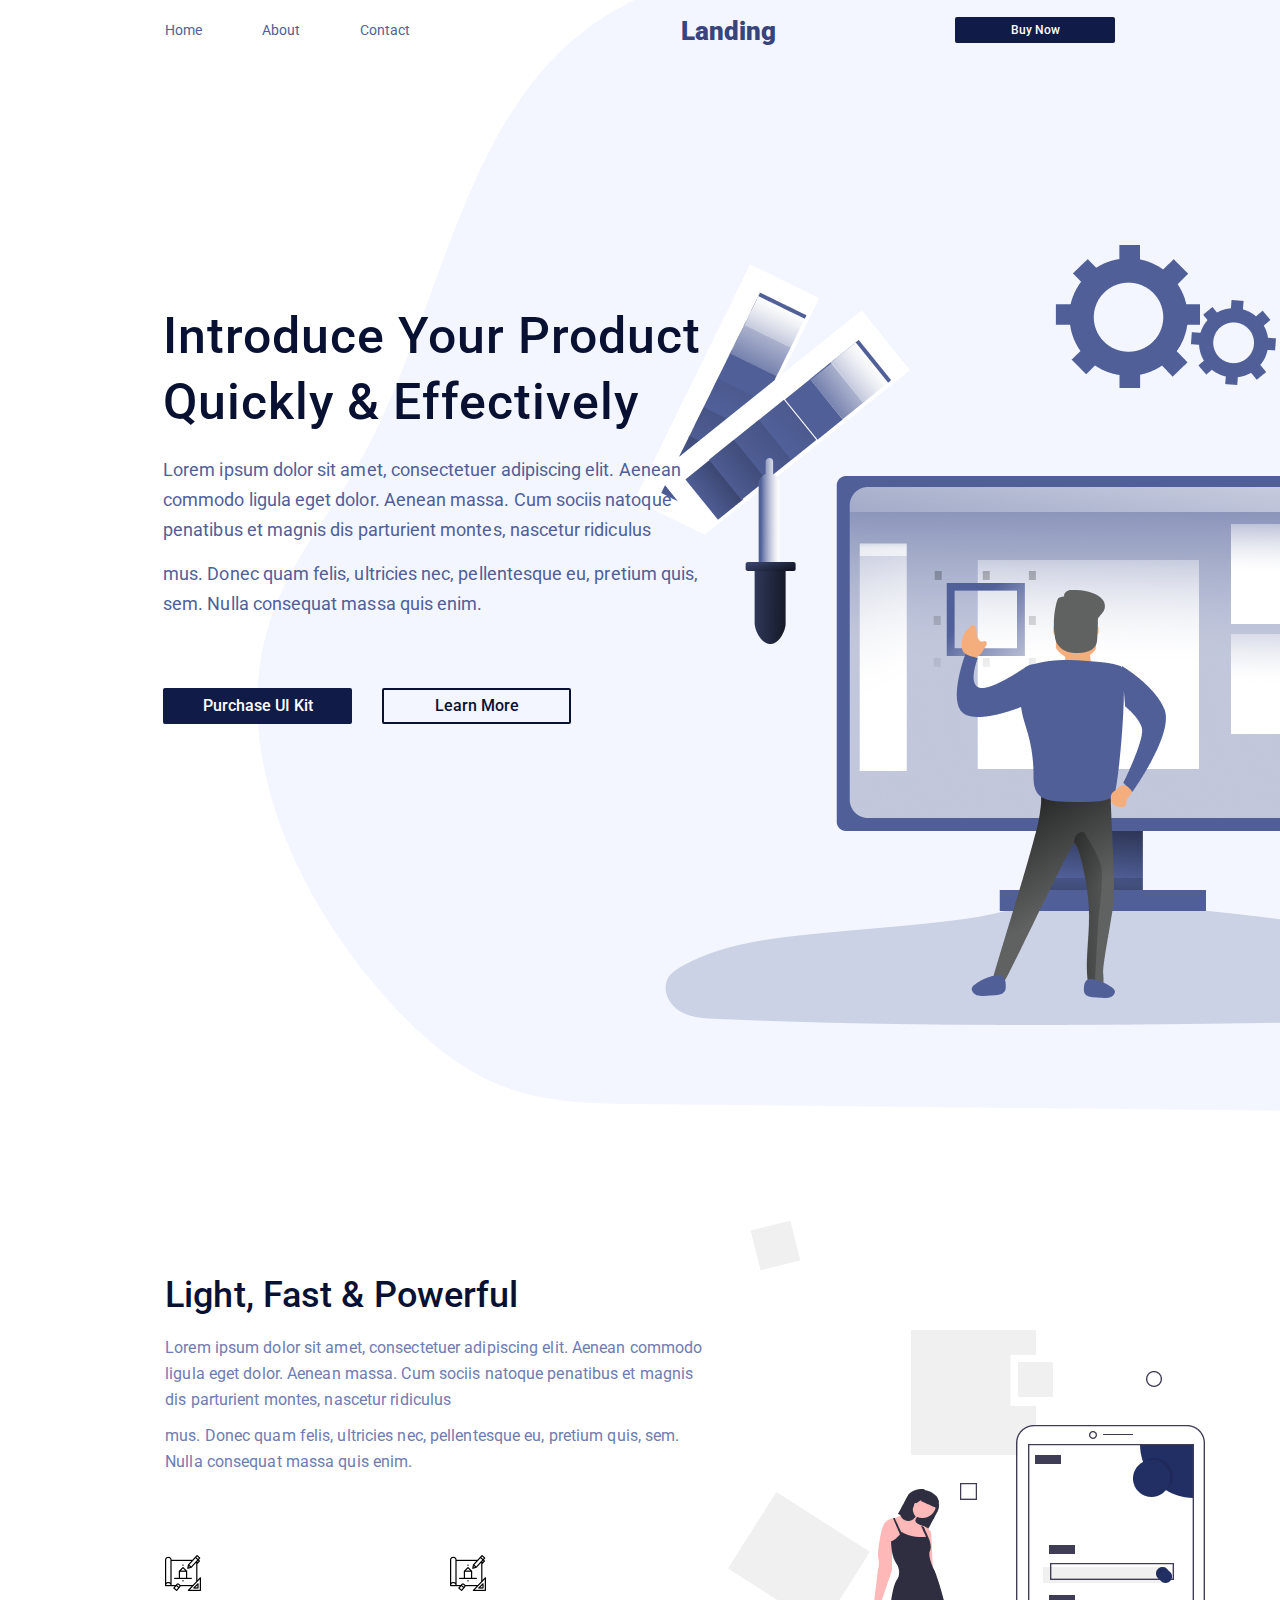
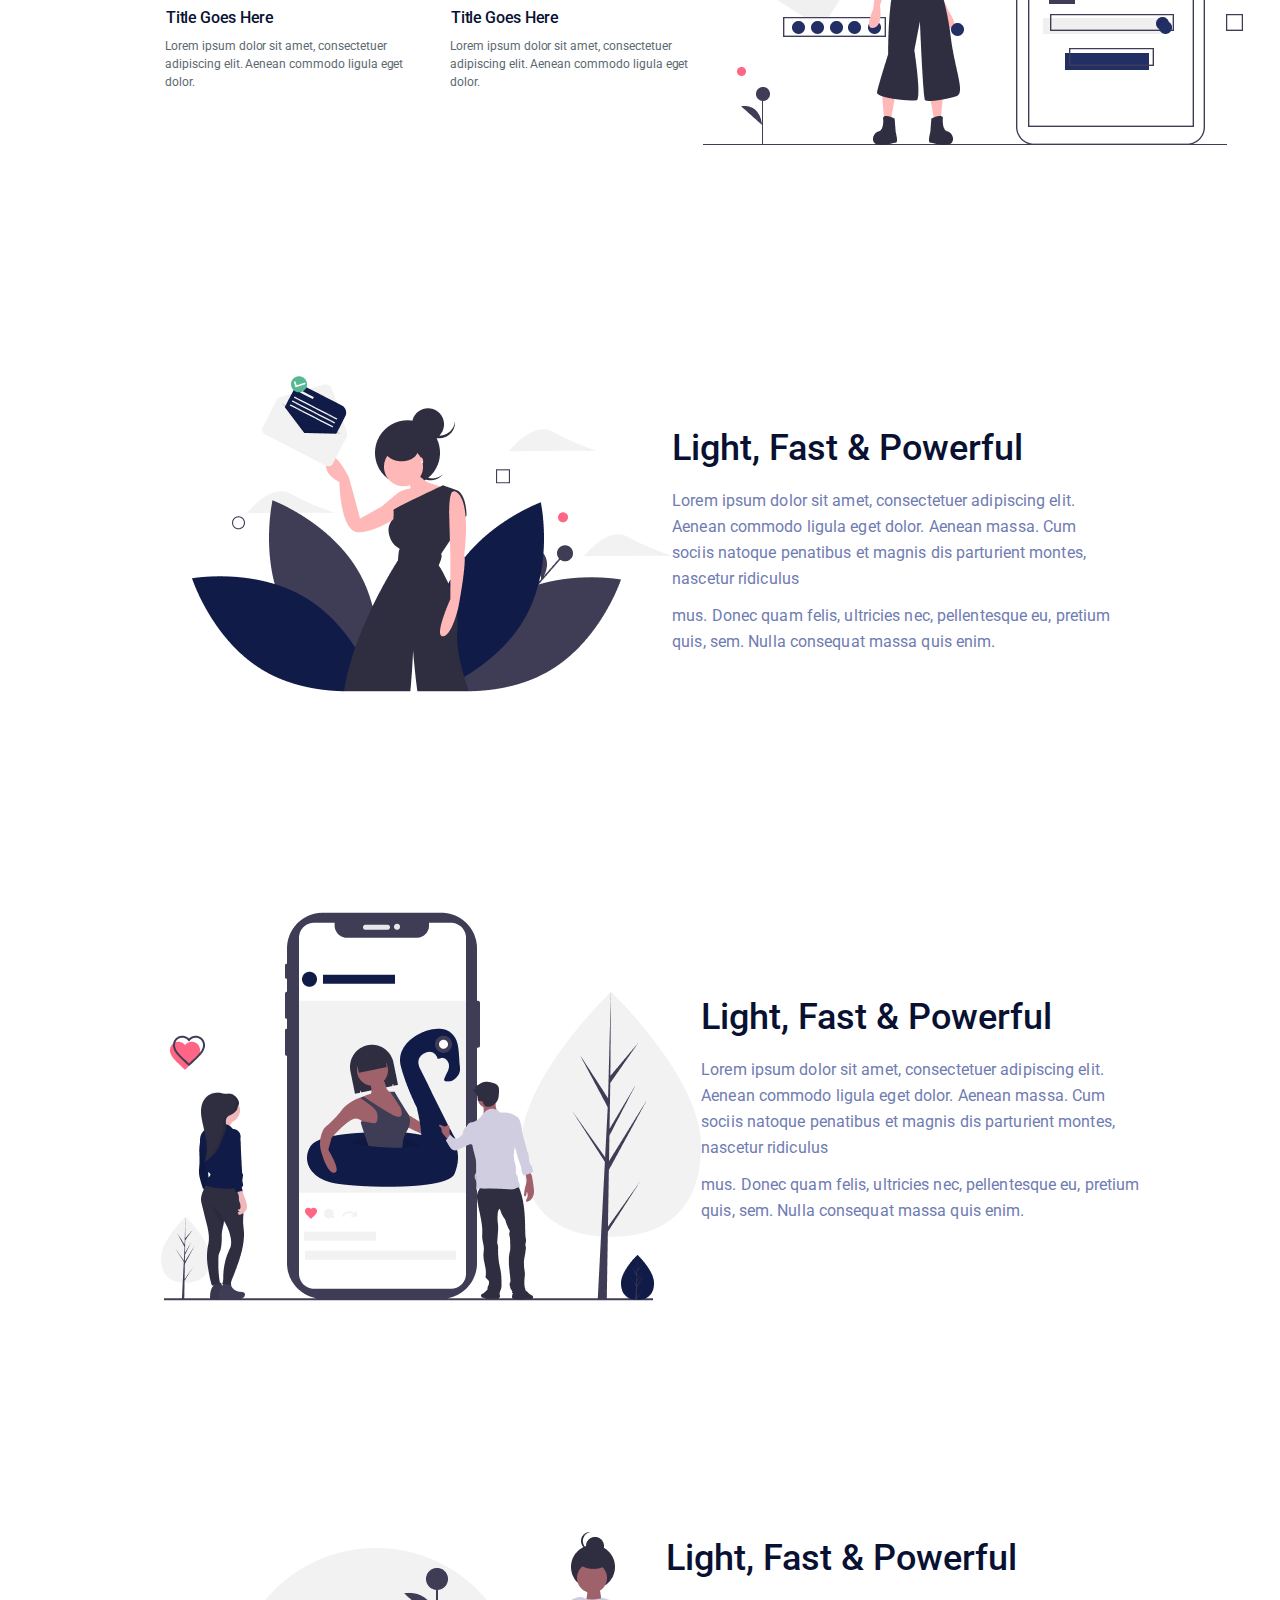
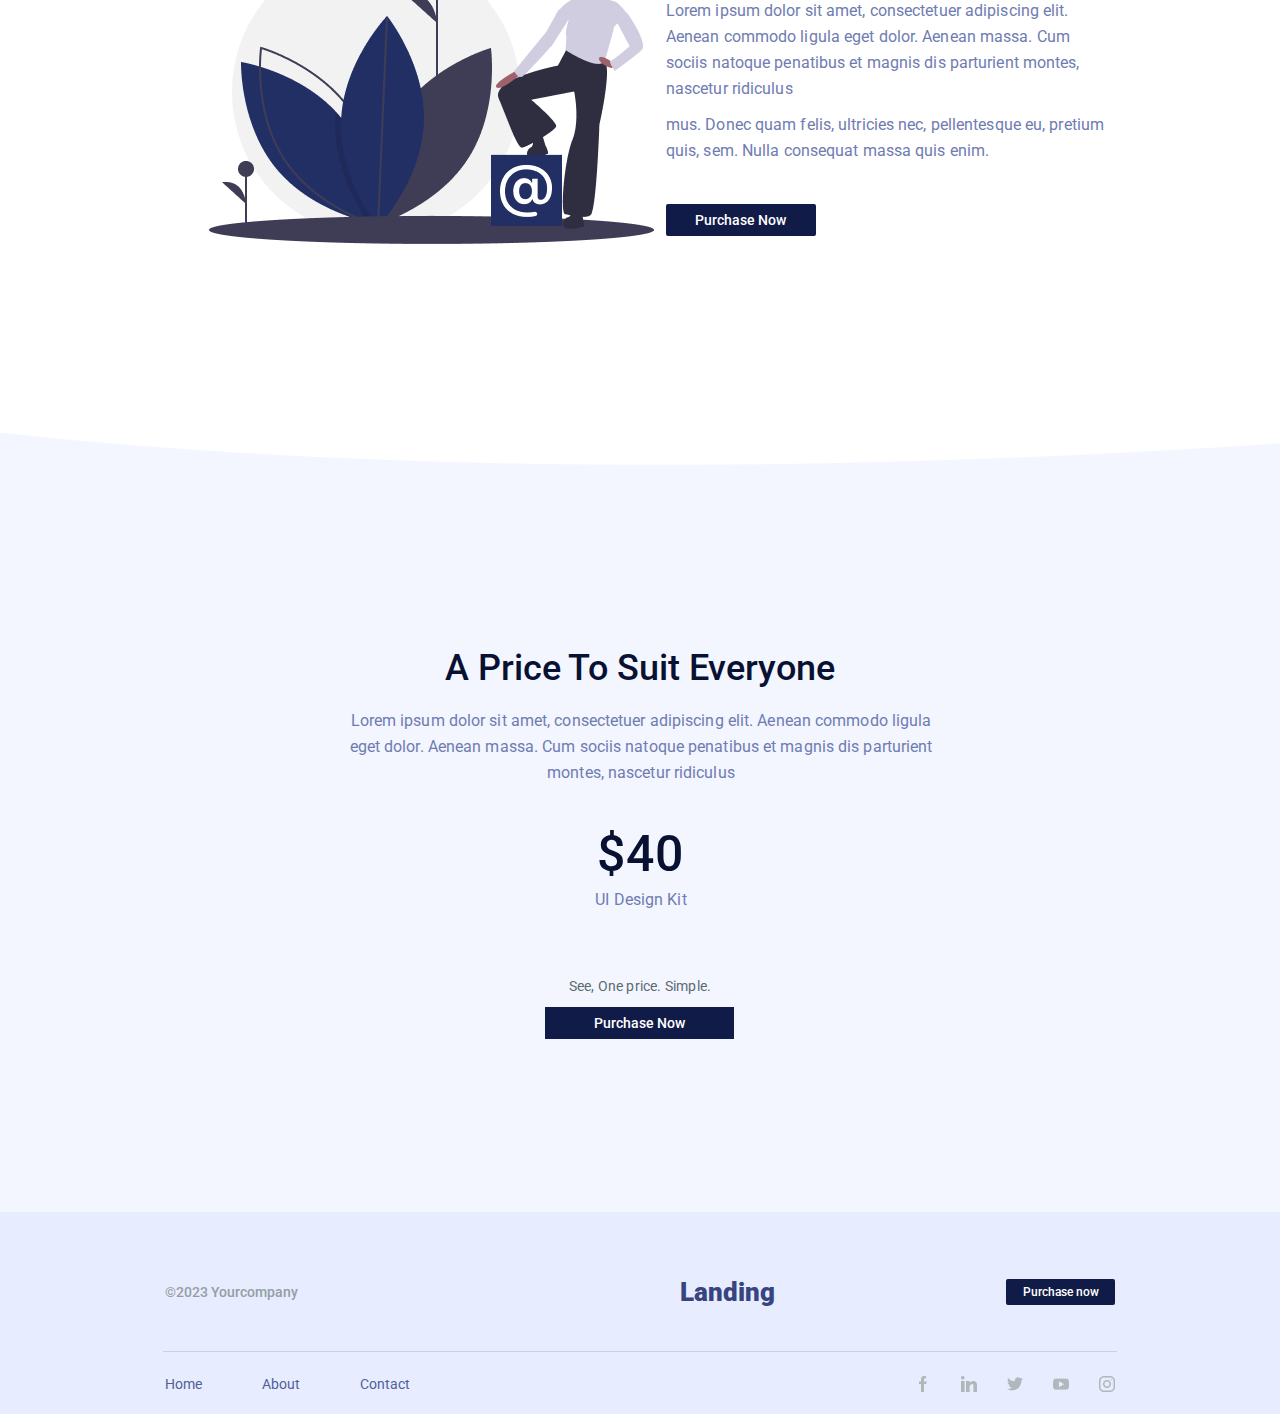
==== commit 2bd3a345: "all done with width 1440px" ====
--- a/index.html
+++ b/index.html
@@ -13,13 +13,15 @@
     />
   </head>
   <body>
-    <img
+    <!-- <img
       src="Landing Page - 2.jpg"
-      style="position: absolute; z-index: -2; 
-      opacity: 0.5; 
-      /* margin-top: -239px */
+      style="
+        position: absolute;
+        z-index: -2;
+        opacity: 0.5;
+        /* margin-top: -239px */
       "
-    />
+    /> -->
     <header>
       <nav>
         <div class="logo">
@@ -225,6 +227,43 @@
         </div>
       </section>
     </main>
-    <footer></footer>
+    <footer>
+      <div class="bottom logo">
+        <a href="#">Landing</a>
+      </div>
+      <div class="container">
+        <div class="footer-con">
+          <div class="credit">©2023 Yourcompany</div>
+          <button>Purchase now</button>
+        </div>
+      </div>
+      <nav>
+        <div class="container">
+          <div class="nav-con">
+            <ul class="menu">
+              <li><a href="#">Home</a></li>
+              <li><a href="#">About</a></li>
+              <li><a href="#">Contact</a></li>
+            </ul>
+            <div class="contact-box">
+              <img
+                src="asset/img/Instagram Copy 4.png"
+                alt="Instagram Copy 4"
+              />
+              <img
+                src="asset/img/Instagram Copy 3.png"
+                alt="Instagram Copy 3"
+              />
+              <img
+                src="asset/img/Instagram Copy 2.png"
+                alt="Instagram Copy 2"
+              />
+              <img src="asset/img/Instagram Copy.png" alt="Instagram Copy" />
+              <img src="asset/img/Instagram.png" alt="Instagram" />
+            </div>
+          </div>
+        </div>
+      </nav>
+    </footer>
   </body>
 </html>
--- a/asset/global.css
+++ b/asset/global.css
@@ -11,10 +11,12 @@
 :root {
   --colour-logo-primary: #37447e;
   --colour-opacity-000: #ffffff00;
+  --colour-main-blue-100: #e7ecff;
   --colour-main-blue-400: #6f7cb2;
   --colour-main-blue-500: #505f98;
   --colour-main-blue-800: #111b47;
   --colour-main-blue-900: #091133;
+  --colour-main-grey-400: #939ea4;
   --colour-main-grey-600: #5d6970;
   --colour-secondary-white-100-general: #fff;
 }
@@ -68,7 +70,8 @@
   left: 681px;
 }
 
-.nav-con button {
+.nav-con button,
+.footer-con button {
   width: 160px;
   height: 26px;
   border-radius: 2px;
@@ -335,3 +338,46 @@
   font-weight: 500;
   line-height: 24px;
 }
+
+.bottom {
+  position: relative;
+  top: 49px;
+  margin-left: -1px;
+}
+
+footer {
+  background-color: var(--colour-main-blue-100);
+}
+
+.footer-con {
+  display: flex;
+  justify-content: space-between;
+  align-items: center;
+  border-bottom: 1px solid #cdd1d4;
+  padding-top: 67px;
+  padding-bottom: 46px;
+}
+
+.footer-con .credit {
+  color: var(--colour-main-grey-400);
+  font-size: 14px;
+  font-weight: 500;
+  line-height: 24px;
+  margin-left: 2px;
+  letter-spacing: -0.1px;
+}
+
+.footer-con button {
+  width: 109px;
+}
+
+footer nav {
+  margin-top: 2px;
+}
+
+.contact-box {
+  display: flex;
+  width: 200px;
+  justify-content: space-between;
+  margin-right: 2px;
+}
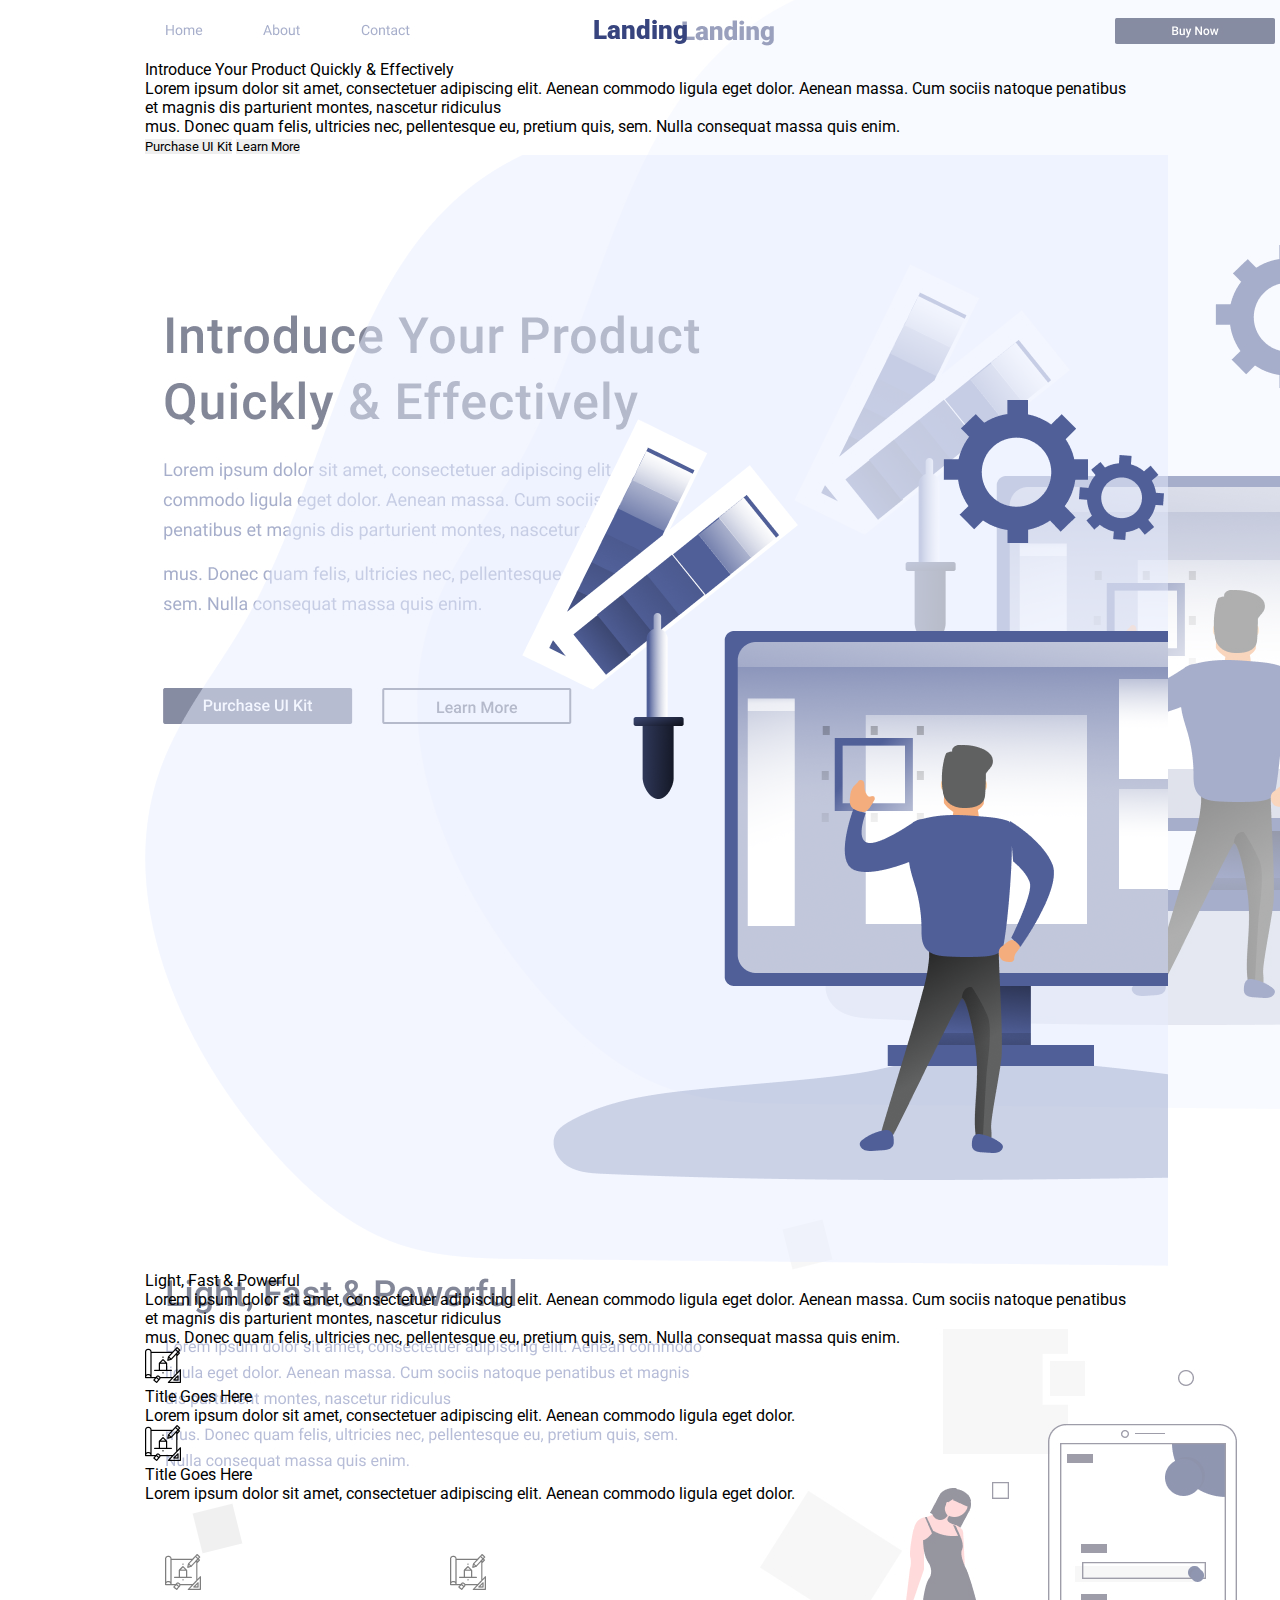
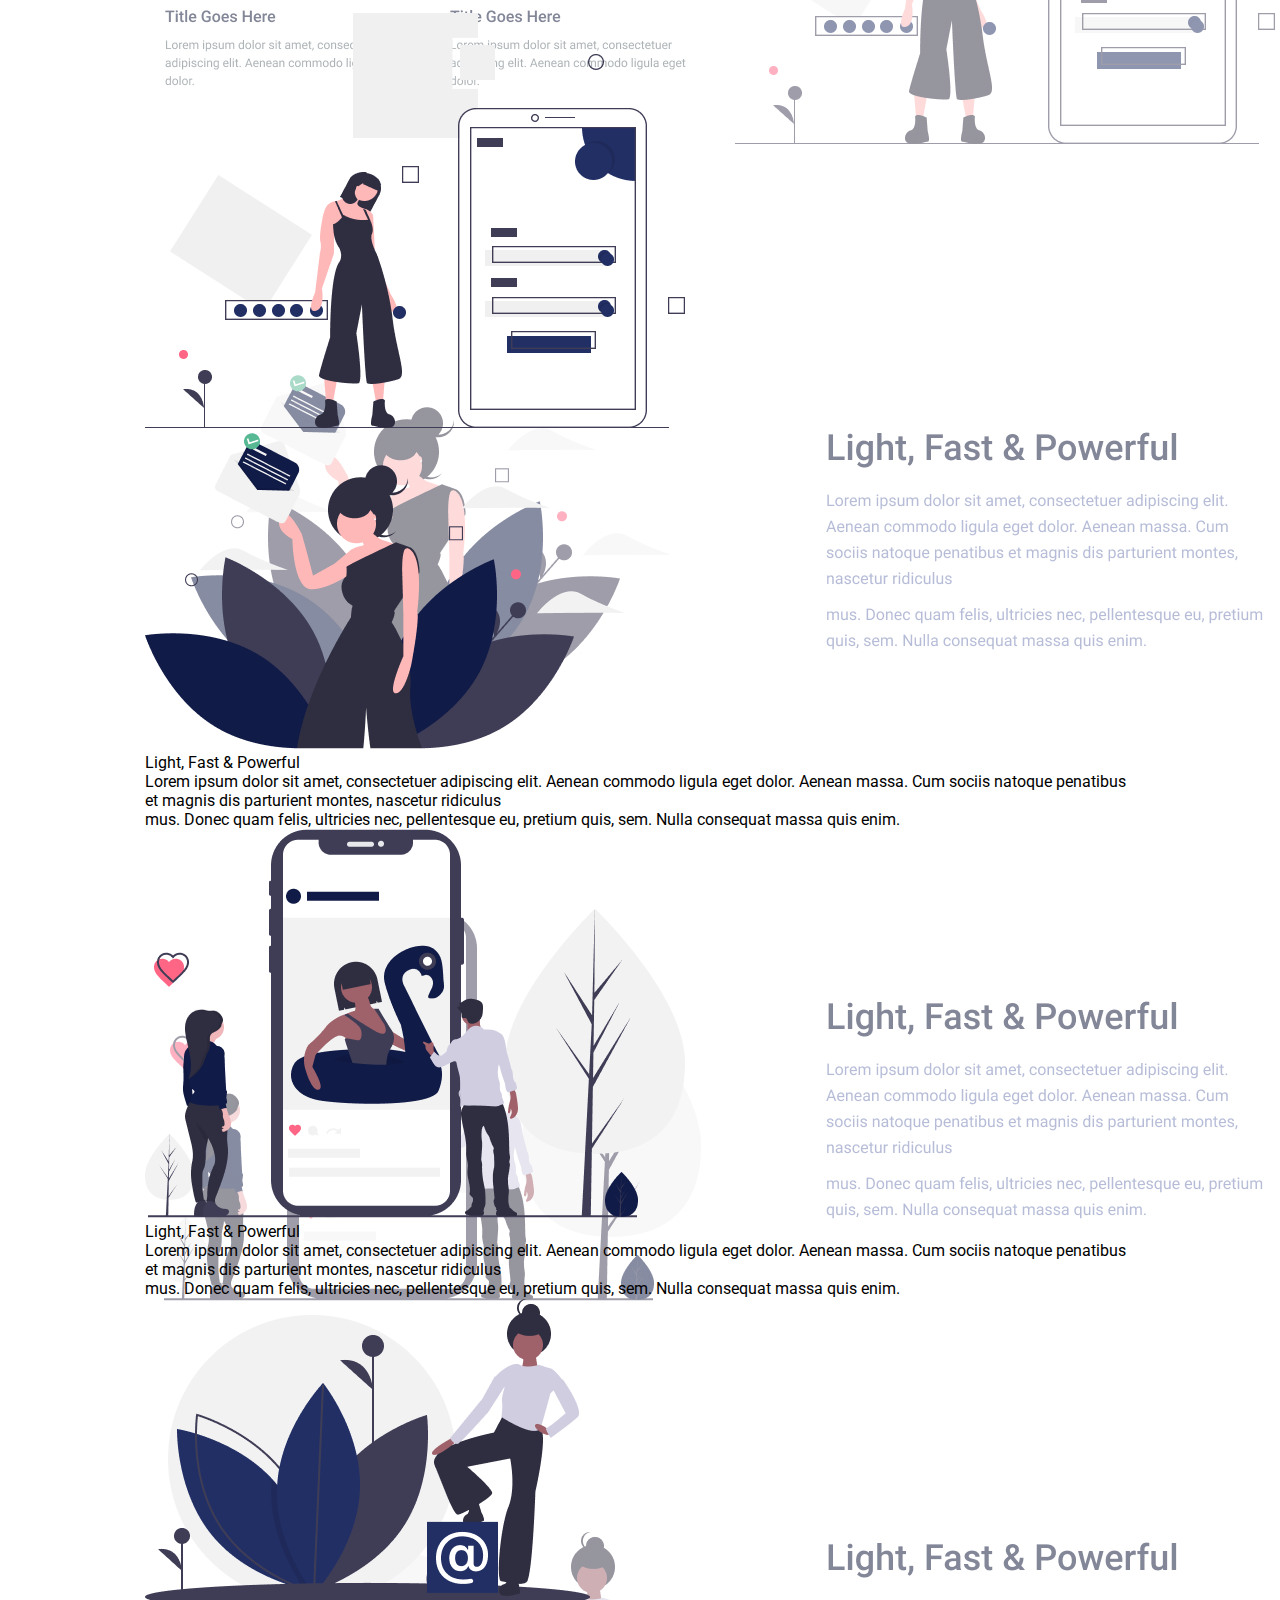
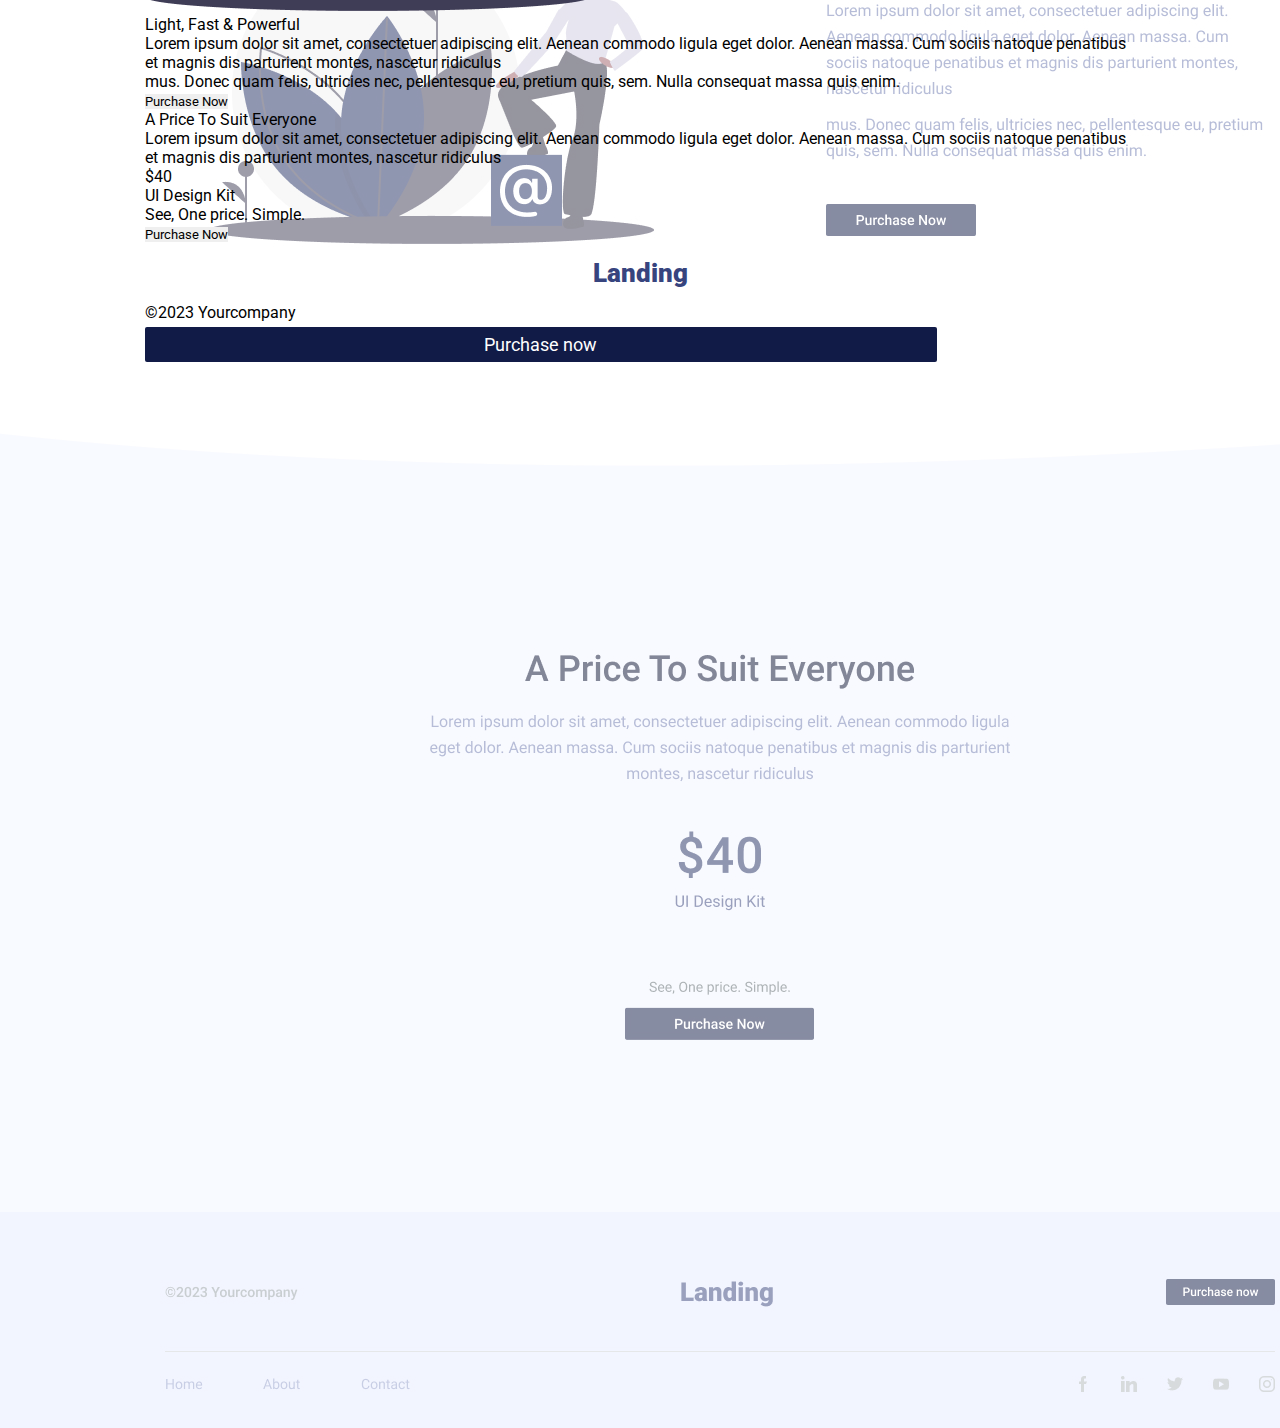
==== commit a927b1eb: "fixed navbar and start responsive" ====
--- a/index.html
+++ b/index.html
@@ -13,22 +13,17 @@
     />
   </head>
   <body>
-    <!-- <img
+    <img
       src="Landing Page - 2.jpg"
-      style="
-        position: absolute;
-        z-index: -2;
-        opacity: 0.5;
-        /* margin-top: -239px */
-      "
-    /> -->
+      style="position: absolute; z-index: -2; opacity: 0.5; margin-top: -60px"
+    />
     <header>
       <nav>
         <div class="logo">
-          <a href="#">Landing</a>
-        </div>
-        <div class="container">
-          <div class="nav-con">
+          <a href="#" onclick="expandNav()">Landing</a>
+        </div>
+        <div class="container">
+          <div class="nav-con" id="nav-con">
             <ul class="menu">
               <li><a href="#">Home</a></li>
               <li><a href="#">About</a></li>
@@ -267,3 +262,25 @@
     </footer>
   </body>
 </html>
+<script>
+  const header = document.querySelector("header");
+
+  window.addEventListener("scroll", () => {
+    if (window.scrollY > 1) {
+      header.classList.add("scrolled");
+    } else {
+      header.classList.remove("scrolled");
+    }
+  });
+
+  const expandNav = () => {
+    const navMenu = document.getElementById("nav-con");
+    if (navMenu.className === "nav-con") {
+      navMenu.className += " display-menu";
+      header.classList.add("click-logo");
+    } else {
+      navMenu.className = "nav-con";
+      header.classList.remove("click-logo");
+    }
+  };
+</script>
--- a/asset/global.css
+++ b/asset/global.css
@@ -22,362 +22,796 @@
 }
 
 body {
-  max-width: 1440px;
   margin: 0 auto;
 }
 
-.container {
-  margin: 0 163.12px;
+@media (min-width: 320px) {
+  .container {
+    margin: 0 11.3277778%;
+    /* margin: 0 163.12px; */
+  }
+
+  header {
+    position: fixed;
+    top: 0px;
+    width: 100%;
+    z-index: 1;
+  }
+
+  .scrolled {
+    background-color: #fff;
+  }
+
+  .click-logo {
+    background-color: #fff;
+  }
+
+  main {
+    margin-top: 60px;
+  }
+
+  .nav-con {
+    display: none;
+  }
+
+  .display-menu {
+    display: flex;
+    border-top: 1px solid var(--colour-main-blue-900);
+    left: 0;
+    right: 0;
+    flex-direction: column;
+    align-items: center;
+  }
+
+  .nav-con a,
+  .logo a {
+    text-decoration: none;
+    font-style: normal;
+    color: var(--colour-main-blue-500);
+    display: flex;
+    align-items: center;
+    justify-content: center;
+    height: 50px;
+  }
+
+  .nav-con .menu {
+    list-style: none;
+  }
+
+  .logo a {
+    font-size: 26px;
+    font-weight: 900;
+    line-height: 38px;
+    color: var(--colour-logo-primary);
+    height: 60px;
+  }
+
+  .nav-con button,
+  .footer-con button {
+    width: 80%;
+    height: 35px;
+    border-radius: 2px;
+    background: var(--colour-main-blue-800, #111b47);
+    color: var(--colour-secondary-white-100-general);
+    font-size: 18px;
+    font-weight: 400;
+    line-height: 30px;
+    margin-right: calc(165px - 163.12px);
+    margin-top: 5px;
+    margin-bottom: 20px;
+  }
 }
 
-.nav-con {
-  display: flex;
-  justify-content: space-between;
-  height: 60px;
-  align-items: center;
-  margin-left: calc(165px - 163.12px);
+@media (min-width: 1440px) {
+  .click-logo {
+    background-color: unset;
+  }
+
+  .display-menu {
+    flex-direction: row;
+    border-top: 0px;
+  }
+
+  .nav-con {
+    display: flex;
+    justify-content: space-between;
+    height: 60px;
+    align-items: center;
+    margin-left: calc(165px - 163.12px);
+  }
+
+  .nav-con .menu {
+    display: flex;
+    /* list-style: none; */
+    justify-content: space-between;
+    width: 245px;
+    height: 24px;
+  }
+
+  .nav-con .menu a,
+  .price-btn p {
+    font-size: 14px;
+    font-weight: 400;
+    line-height: 24px;
+    color: var(--colour-main-blue-500);
+  }
+
+  .nav-con a {
+    height: auto;
+  }
+
+  .logo a {
+    position: absolute;
+    top: 12px;
+    left: 681px;
+    height: auto;
+  }
+
+  .nav-con button,
+  .footer-con button {
+    width: 160px;
+    height: 26px;
+    /* border-radius: 2px; */
+    /* background: var(--colour-main-blue-800, #111b47); */
+    /* color: var(--colour-secondary-white-100-general); */
+    font-size: 12px;
+    font-weight: 500;
+    line-height: 18px;
+    /* margin-right: calc(165px - 163.12px); */
+    margin-top: 0;
+    margin-bottom: 0;
+  }
+
+  .hero-sec {
+    height: calc(1110px - 60px);
+  }
+
+  .hero-img img {
+    position: absolute;
+    top: 0;
+    right: 0;
+    z-index: -1;
+  }
+
+  .hero-info {
+    position: relative;
+    width: 539.374px;
+    height: 421px;
+    flex-shrink: 0;
+    top: calc(303px - 60px);
+  }
+
+  .mobile-login-sec,
+  .intro-sec {
+    height: 742px;
+    display: grid;
+    align-items: center;
+  }
+
+  .intro-sec {
+    height: 569px;
+  }
+
+  .mobile-login-con,
+  .intro-con {
+    display: flex;
+    align-items: center;
+    justify-content: space-between;
+  }
+
+  .intro-info {
+    width: 445px;
+  }
+
+  .mobile-login-info {
+    width: 540px;
+  }
+
+  .head {
+    font-size: 50px;
+    font-weight: 500;
+    line-height: 66px;
+    letter-spacing: 1px;
+    color: var(--colour-main-blue-900);
+  }
+
+  .mobile-login-info .head,
+  .intro-info .head,
+  .price-info .head {
+    font-size: 36px;
+    line-height: 48px;
+    letter-spacing: 0.1px;
+    margin-left: 2px;
+  }
+
+  .detail p {
+    color: var(--colour-main-blue-500);
+    font-size: 18px;
+    font-weight: 400;
+    line-height: 30px;
+    margin-top: 20px;
+    letter-spacing: 0.06px;
+  }
+
+  .detail p:not(:first-child) {
+    margin-top: 14px;
+  }
+
+  .hero-info button,
+  .price-btn button {
+    width: 189px;
+    height: 36px;
+    margin-top: 69px;
+    margin-right: 26px;
+  }
+
+  .hero-info button:nth-child(1) {
+    border-radius: 2px;
+    background: var(--colour-main-blue-800);
+    color: var(--colour-secondary-white-100-general);
+    text-align: center;
+    font-size: 16px;
+    font-weight: 500;
+    line-height: 26px;
+  }
+
+  .hero-info button:nth-child(2) {
+    border-radius: 2px;
+    border: 2px solid var(--colour-main-blue-900);
+    background: var(--colour-opacity-000);
+    color: var(--colour-main-blue-900);
+    text-align: center;
+  }
+
+  .mobile-login-info .detail p,
+  .intro-info .detail p,
+  .price-info .detail p,
+  .price-num .detail p {
+    color: var(--colour-main-blue-400);
+    font-size: 16px;
+    font-weight: 400;
+    line-height: 26px;
+    letter-spacing: 0.1px;
+    margin-top: 16px;
+    margin-left: 2px;
+  }
+
+  .mobile-login-info .detail p:not(:first-child),
+  .intro-info .detail p:not(:first-child) {
+    letter-spacing: 0.1px;
+    margin-top: 10.5px;
+  }
+
+  .mini-card {
+    display: flex;
+    justify-content: space-between;
+    margin-top: 78px;
+  }
+
+  .mini-card-item {
+    width: 255px;
+  }
+
+  .mini-card-item img {
+    padding: 2px;
+  }
+
+  .hero-info button:nth-child(2),
+  .mini-card-item .head {
+    font-size: 16px;
+    font-weight: 500;
+    line-height: 26px;
+  }
+
+  .mini-card-item .head {
+    margin-top: 8px;
+    margin-left: 3px;
+    letter-spacing: -0.3px;
+  }
+
+  .mini-card-item .detail {
+    color: var(--colour-main-grey-600);
+    font-size: 12px;
+    font-weight: 400;
+    line-height: 18px;
+    margin-top: 6px;
+    margin-left: 2px;
+    letter-spacing: -0.04px;
+  }
+
+  .mobile-login-img {
+    margin-right: 1.45px;
+    margin-top: 6px;
+  }
+
+  .intro-con {
+    margin-right: 6px;
+  }
+
+  .intro-img {
+    margin-top: -3px;
+    margin-left: 29px;
+  }
+
+  .intro-info .head {
+    margin-left: auto;
+    margin-top: 6px;
+    letter-spacing: -0.01px;
+  }
+
+  .intro-info .detail p {
+    margin-left: auto;
+  }
+
+  .intro-img-2 {
+    margin-left: -2px;
+    margin-top: 5px;
+  }
+
+  .intro-img-3 {
+    margin-left: 46px;
+    margin-top: 30px;
+  }
+
+  .cta {
+    margin-top: 15px;
+  }
+
+  .cta-btn button {
+    margin-top: 40px;
+    width: 150px;
+    height: 32px;
+    flex-shrink: 0;
+    border-radius: 2px;
+    background: var(--colour-main-blue-800);
+    color: var(--colour-secondary-white-100-general);
+    font-size: 14px;
+    font-weight: 500;
+    line-height: 24px;
+  }
+
+  .price-sec {
+    margin-top: 47px;
+    background-image: url(img/Rectangle.png);
+    display: flex;
+    align-items: center;
+    justify-content: center;
+    height: 806px;
+  }
+
+  .price-con {
+    text-align: center;
+    width: 600px;
+  }
+
+  .price-info .head {
+    margin-top: 65px;
+    margin-left: auto;
+    letter-spacing: -0.1px;
+  }
+
+  .price-num {
+    margin-top: 35px;
+  }
+
+  .price-num .detail p {
+    margin-top: 0px;
+  }
+
+  .price-btn {
+    margin-top: 61px;
+  }
+
+  .price-btn p {
+    color: var(--colour-main-grey-600);
+    letter-spacing: 0.2px;
+  }
+
+  .price-btn button {
+    height: 32px;
+    margin-top: 9px;
+    margin-right: 1px;
+    background: var(--colour-main-blue-800);
+    color: var(--colour-secondary-white-100-general);
+    font-size: 14px;
+    font-weight: 500;
+    line-height: 24px;
+  }
+
+  .bottom {
+    position: relative;
+    top: 49px;
+    margin-left: -1px;
+  }
+
+  footer {
+    background-color: var(--colour-main-blue-100);
+  }
+
+  .footer-con {
+    display: flex;
+    justify-content: space-between;
+    align-items: center;
+    border-bottom: 1px solid #cdd1d4;
+    padding-top: 67px;
+    padding-bottom: 46px;
+  }
+
+  .footer-con .credit {
+    color: var(--colour-main-grey-400);
+    font-size: 14px;
+    font-weight: 500;
+    line-height: 24px;
+    margin-left: 2px;
+    letter-spacing: -0.1px;
+  }
+
+  .footer-con button {
+    width: 109px;
+  }
+
+  footer nav {
+    margin-top: 2px;
+  }
+
+  .contact-box {
+    display: flex;
+    width: 200px;
+    justify-content: space-between;
+    margin-right: 2px;
+  }
 }
 
-.nav-con .menu {
-  display: flex;
-  list-style: none;
-  justify-content: space-between;
-  width: 245px;
-  height: 24px;
+@media (min-width: 9999px) {
+  .nav-con {
+    display: flex;
+    justify-content: space-between;
+    height: 60px;
+    align-items: center;
+    margin-left: calc(165px - 163.12px);
+  }
+
+  .nav-con .menu {
+    display: flex;
+    list-style: none;
+    justify-content: space-between;
+    width: 245px;
+    height: 24px;
+  }
+
+  .nav-con a,
+  .logo a {
+    text-decoration: none;
+    font-style: normal;
+  }
+
+  .nav-con .menu a,
+  .price-btn p {
+    font-size: 14px;
+    font-weight: 400;
+    line-height: 24px;
+    color: var(--colour-main-blue-500);
+  }
+
+  .logo a {
+    position: absolute;
+    font-size: 26px;
+    font-weight: 900;
+    line-height: 38px;
+    color: var(--colour-logo-primary);
+    top: 12px;
+    left: 681px;
+  }
+
+  .nav-con button,
+  .footer-con button {
+    width: 160px;
+    height: 26px;
+    border-radius: 2px;
+    background: var(--colour-main-blue-800, #111b47);
+    color: var(--colour-secondary-white-100-general);
+    font-size: 12px;
+    font-weight: 500;
+    line-height: 18px;
+    margin-right: calc(165px - 163.12px);
+  }
+
+  .hero-sec {
+    height: calc(1110px - 60px);
+  }
+
+  .hero-img img {
+    position: absolute;
+    top: 0;
+    right: 0;
+    z-index: -1;
+  }
+
+  .hero-info {
+    position: relative;
+    width: 539.374px;
+    height: 421px;
+    flex-shrink: 0;
+    top: calc(303px - 60px);
+  }
+
+  .mobile-login-sec,
+  .intro-sec {
+    height: 742px;
+    display: grid;
+    align-items: center;
+  }
+
+  .intro-sec {
+    height: 569px;
+  }
+
+  .mobile-login-con,
+  .intro-con {
+    display: flex;
+    align-items: center;
+    justify-content: space-between;
+  }
+
+  .intro-info {
+    width: 445px;
+  }
+
+  .mobile-login-info {
+    width: 540px;
+  }
+
+  .head {
+    font-size: 50px;
+    font-weight: 500;
+    line-height: 66px;
+    letter-spacing: 1px;
+    color: var(--colour-main-blue-900);
+  }
+
+  .mobile-login-info .head,
+  .intro-info .head,
+  .price-info .head {
+    font-size: 36px;
+    line-height: 48px;
+    letter-spacing: 0.1px;
+    margin-left: 2px;
+  }
+
+  .detail p {
+    color: var(--colour-main-blue-500);
+    font-size: 18px;
+    font-weight: 400;
+    line-height: 30px;
+    margin-top: 20px;
+    letter-spacing: 0.06px;
+  }
+
+  .detail p:not(:first-child) {
+    margin-top: 14px;
+  }
+
+  .hero-info button,
+  .price-btn button {
+    width: 189px;
+    height: 36px;
+    margin-top: 69px;
+    margin-right: 26px;
+  }
+
+  .hero-info button:nth-child(1) {
+    border-radius: 2px;
+    background: var(--colour-main-blue-800);
+    color: var(--colour-secondary-white-100-general);
+    text-align: center;
+    font-size: 16px;
+    font-weight: 500;
+    line-height: 26px;
+  }
+
+  .hero-info button:nth-child(2) {
+    border-radius: 2px;
+    border: 2px solid var(--colour-main-blue-900);
+    background: var(--colour-opacity-000);
+    color: var(--colour-main-blue-900);
+    text-align: center;
+  }
+
+  .mobile-login-info .detail p,
+  .intro-info .detail p,
+  .price-info .detail p,
+  .price-num .detail p {
+    color: var(--colour-main-blue-400);
+    font-size: 16px;
+    font-weight: 400;
+    line-height: 26px;
+    letter-spacing: 0.1px;
+    margin-top: 16px;
+    margin-left: 2px;
+  }
+
+  .mobile-login-info .detail p:not(:first-child),
+  .intro-info .detail p:not(:first-child) {
+    letter-spacing: 0.1px;
+    margin-top: 10.5px;
+  }
+
+  .mini-card {
+    display: flex;
+    justify-content: space-between;
+    margin-top: 78px;
+  }
+
+  .mini-card-item {
+    width: 255px;
+  }
+
+  .mini-card-item img {
+    padding: 2px;
+  }
+
+  .hero-info button:nth-child(2),
+  .mini-card-item .head {
+    font-size: 16px;
+    font-weight: 500;
+    line-height: 26px;
+  }
+
+  .mini-card-item .head {
+    margin-top: 8px;
+    margin-left: 3px;
+    letter-spacing: -0.3px;
+  }
+
+  .mini-card-item .detail {
+    color: var(--colour-main-grey-600);
+    font-size: 12px;
+    font-weight: 400;
+    line-height: 18px;
+    margin-top: 6px;
+    margin-left: 2px;
+    letter-spacing: -0.04px;
+  }
+
+  .mobile-login-img {
+    margin-right: 1.45px;
+    margin-top: 6px;
+  }
+
+  .intro-con {
+    margin-right: 6px;
+  }
+
+  .intro-img {
+    margin-top: -3px;
+    margin-left: 29px;
+  }
+
+  .intro-info .head {
+    margin-left: auto;
+    margin-top: 6px;
+    letter-spacing: -0.01px;
+  }
+
+  .intro-info .detail p {
+    margin-left: auto;
+  }
+
+  .intro-img-2 {
+    margin-left: -2px;
+    margin-top: 5px;
+  }
+
+  .intro-img-3 {
+    margin-left: 46px;
+    margin-top: 30px;
+  }
+
+  .cta {
+    margin-top: 15px;
+  }
+
+  .cta-btn button {
+    margin-top: 40px;
+    width: 150px;
+    height: 32px;
+    flex-shrink: 0;
+    border-radius: 2px;
+    background: var(--colour-main-blue-800);
+    color: var(--colour-secondary-white-100-general);
+    font-size: 14px;
+    font-weight: 500;
+    line-height: 24px;
+  }
+
+  .price-sec {
+    margin-top: 47px;
+    background-image: url(img/Rectangle.png);
+    display: flex;
+    align-items: center;
+    justify-content: center;
+    height: 806px;
+  }
+
+  .price-con {
+    text-align: center;
+    width: 600px;
+  }
+
+  .price-info .head {
+    margin-top: 65px;
+    margin-left: auto;
+    letter-spacing: -0.1px;
+  }
+
+  .price-num {
+    margin-top: 35px;
+  }
+
+  .price-num .detail p {
+    margin-top: 0px;
+  }
+
+  .price-btn {
+    margin-top: 61px;
+  }
+
+  .price-btn p {
+    color: var(--colour-main-grey-600);
+    letter-spacing: 0.2px;
+  }
+
+  .price-btn button {
+    height: 32px;
+    margin-top: 9px;
+    margin-right: 1px;
+    background: var(--colour-main-blue-800);
+    color: var(--colour-secondary-white-100-general);
+    font-size: 14px;
+    font-weight: 500;
+    line-height: 24px;
+  }
+
+  .bottom {
+    position: relative;
+    top: 49px;
+    margin-left: -1px;
+  }
+
+  footer {
+    background-color: var(--colour-main-blue-100);
+  }
+
+  .footer-con {
+    display: flex;
+    justify-content: space-between;
+    align-items: center;
+    border-bottom: 1px solid #cdd1d4;
+    padding-top: 67px;
+    padding-bottom: 46px;
+  }
+
+  .footer-con .credit {
+    color: var(--colour-main-grey-400);
+    font-size: 14px;
+    font-weight: 500;
+    line-height: 24px;
+    margin-left: 2px;
+    letter-spacing: -0.1px;
+  }
+
+  .footer-con button {
+    width: 109px;
+  }
+
+  footer nav {
+    margin-top: 2px;
+  }
+
+  .contact-box {
+    display: flex;
+    width: 200px;
+    justify-content: space-between;
+    margin-right: 2px;
+  }
 }
-
-.nav-con a,
-.logo a {
-  text-decoration: none;
-  font-style: normal;
-}
-
-.nav-con .menu a,
-.price-btn p {
-  font-size: 14px;
-  font-weight: 400;
-  line-height: 24px;
-  color: var(--colour-main-blue-500);
-}
-
-.logo a {
-  position: absolute;
-  font-size: 26px;
-  font-weight: 900;
-  line-height: 38px;
-  color: var(--colour-logo-primary);
-  top: 12px;
-  left: 681px;
-}
-
-.nav-con button,
-.footer-con button {
-  width: 160px;
-  height: 26px;
-  border-radius: 2px;
-  background: var(--colour-main-blue-800, #111b47);
-  color: var(--colour-secondary-white-100-general);
-  font-size: 12px;
-  font-weight: 500;
-  line-height: 18px;
-  margin-right: calc(165px - 163.12px);
-}
-
-.hero-sec {
-  height: calc(1110px - 60px);
-}
-
-.hero-img img {
-  position: absolute;
-  top: 0;
-  right: 0;
-  z-index: -1;
-}
-
-.hero-info {
-  position: relative;
-  width: 539.374px;
-  height: 421px;
-  flex-shrink: 0;
-  top: calc(303px - 60px);
-}
-
-.mobile-login-sec,
-.intro-sec {
-  height: 742px;
-  display: grid;
-  align-items: center;
-}
-
-.intro-sec {
-  height: 569px;
-}
-
-.mobile-login-con,
-.intro-con {
-  display: flex;
-  align-items: center;
-  justify-content: space-between;
-}
-
-.intro-info {
-  width: 445px;
-}
-
-.mobile-login-info {
-  width: 540px;
-}
-
-.head {
-  font-size: 50px;
-  font-weight: 500;
-  line-height: 66px;
-  letter-spacing: 1px;
-  color: var(--colour-main-blue-900);
-}
-
-.mobile-login-info .head,
-.intro-info .head,
-.price-info .head {
-  font-size: 36px;
-  line-height: 48px;
-  letter-spacing: 0.1px;
-  margin-left: 2px;
-}
-
-.detail p {
-  color: var(--colour-main-blue-500);
-  font-size: 18px;
-  font-weight: 400;
-  line-height: 30px;
-  margin-top: 20px;
-  letter-spacing: 0.06px;
-}
-
-.detail p:not(:first-child) {
-  margin-top: 14px;
-}
-
-.hero-info button,
-.price-btn button {
-  width: 189px;
-  height: 36px;
-  margin-top: 69px;
-  margin-right: 26px;
-}
-
-.hero-info button:nth-child(1) {
-  border-radius: 2px;
-  background: var(--colour-main-blue-800);
-  color: var(--colour-secondary-white-100-general);
-  text-align: center;
-  font-size: 16px;
-  font-weight: 500;
-  line-height: 26px;
-}
-
-.hero-info button:nth-child(2) {
-  border-radius: 2px;
-  border: 2px solid var(--colour-main-blue-900);
-  background: var(--colour-opacity-000);
-  color: var(--colour-main-blue-900);
-  text-align: center;
-}
-
-.mobile-login-info .detail p,
-.intro-info .detail p,
-.price-info .detail p,
-.price-num .detail p {
-  color: var(--colour-main-blue-400);
-  font-size: 16px;
-  font-weight: 400;
-  line-height: 26px;
-  letter-spacing: 0.1px;
-  margin-top: 16px;
-  margin-left: 2px;
-}
-
-.mobile-login-info .detail p:not(:first-child),
-.intro-info .detail p:not(:first-child) {
-  letter-spacing: 0.1px;
-  margin-top: 10.5px;
-}
-
-.mini-card {
-  display: flex;
-  justify-content: space-between;
-  margin-top: 78px;
-}
-
-.mini-card-item {
-  width: 255px;
-}
-
-.mini-card-item img {
-  padding: 2px;
-}
-
-.hero-info button:nth-child(2),
-.mini-card-item .head {
-  font-size: 16px;
-  font-weight: 500;
-  line-height: 26px;
-}
-
-.mini-card-item .head {
-  margin-top: 8px;
-  margin-left: 3px;
-  letter-spacing: -0.3px;
-}
-
-.mini-card-item .detail {
-  color: var(--colour-main-grey-600);
-  font-size: 12px;
-  font-weight: 400;
-  line-height: 18px;
-  margin-top: 6px;
-  margin-left: 2px;
-  letter-spacing: -0.04px;
-}
-
-.mobile-login-img {
-  margin-right: 1.45px;
-  margin-top: 6px;
-}
-
-.intro-con {
-  margin-right: 6px;
-}
-
-.intro-img {
-  margin-top: -3px;
-  margin-left: 29px;
-}
-
-.intro-info .head {
-  margin-left: auto;
-  margin-top: 6px;
-  letter-spacing: -0.01px;
-}
-
-.intro-info .detail p {
-  margin-left: auto;
-}
-
-.intro-img-2 {
-  margin-left: -2px;
-  margin-top: 5px;
-}
-
-.intro-img-3 {
-  margin-left: 46px;
-  margin-top: 30px;
-}
-
-.cta {
-  margin-top: 15px;
-}
-
-.cta-btn button {
-  margin-top: 40px;
-  width: 150px;
-  height: 32px;
-  flex-shrink: 0;
-  border-radius: 2px;
-  background: var(--colour-main-blue-800);
-  color: var(--colour-secondary-white-100-general);
-  font-size: 14px;
-  font-weight: 500;
-  line-height: 24px;
-}
-
-.price-sec {
-  margin-top: 47px;
-  background-image: url(img/Rectangle.png);
-  display: flex;
-  align-items: center;
-  justify-content: center;
-  height: 806px;
-}
-
-.price-con {
-  text-align: center;
-  width: 600px;
-}
-
-.price-info .head {
-  margin-top: 65px;
-  margin-left: auto;
-  letter-spacing: -0.1px;
-}
-
-.price-num {
-  margin-top: 35px;
-}
-
-.price-num .detail p {
-  margin-top: 0px;
-}
-
-.price-btn {
-  margin-top: 61px;
-}
-
-.price-btn p {
-  color: var(--colour-main-grey-600);
-  letter-spacing: 0.2px;
-}
-
-.price-btn button {
-  height: 32px;
-  margin-top: 9px;
-  margin-right: 1px;
-  background: var(--colour-main-blue-800);
-  color: var(--colour-secondary-white-100-general);
-  font-size: 14px;
-  font-weight: 500;
-  line-height: 24px;
-}
-
-.bottom {
-  position: relative;
-  top: 49px;
-  margin-left: -1px;
-}
-
-footer {
-  background-color: var(--colour-main-blue-100);
-}
-
-.footer-con {
-  display: flex;
-  justify-content: space-between;
-  align-items: center;
-  border-bottom: 1px solid #cdd1d4;
-  padding-top: 67px;
-  padding-bottom: 46px;
-}
-
-.footer-con .credit {
-  color: var(--colour-main-grey-400);
-  font-size: 14px;
-  font-weight: 500;
-  line-height: 24px;
-  margin-left: 2px;
-  letter-spacing: -0.1px;
-}
-
-.footer-con button {
-  width: 109px;
-}
-
-footer nav {
-  margin-top: 2px;
-}
-
-.contact-box {
-  display: flex;
-  width: 200px;
-  justify-content: space-between;
-  margin-right: 2px;
-}
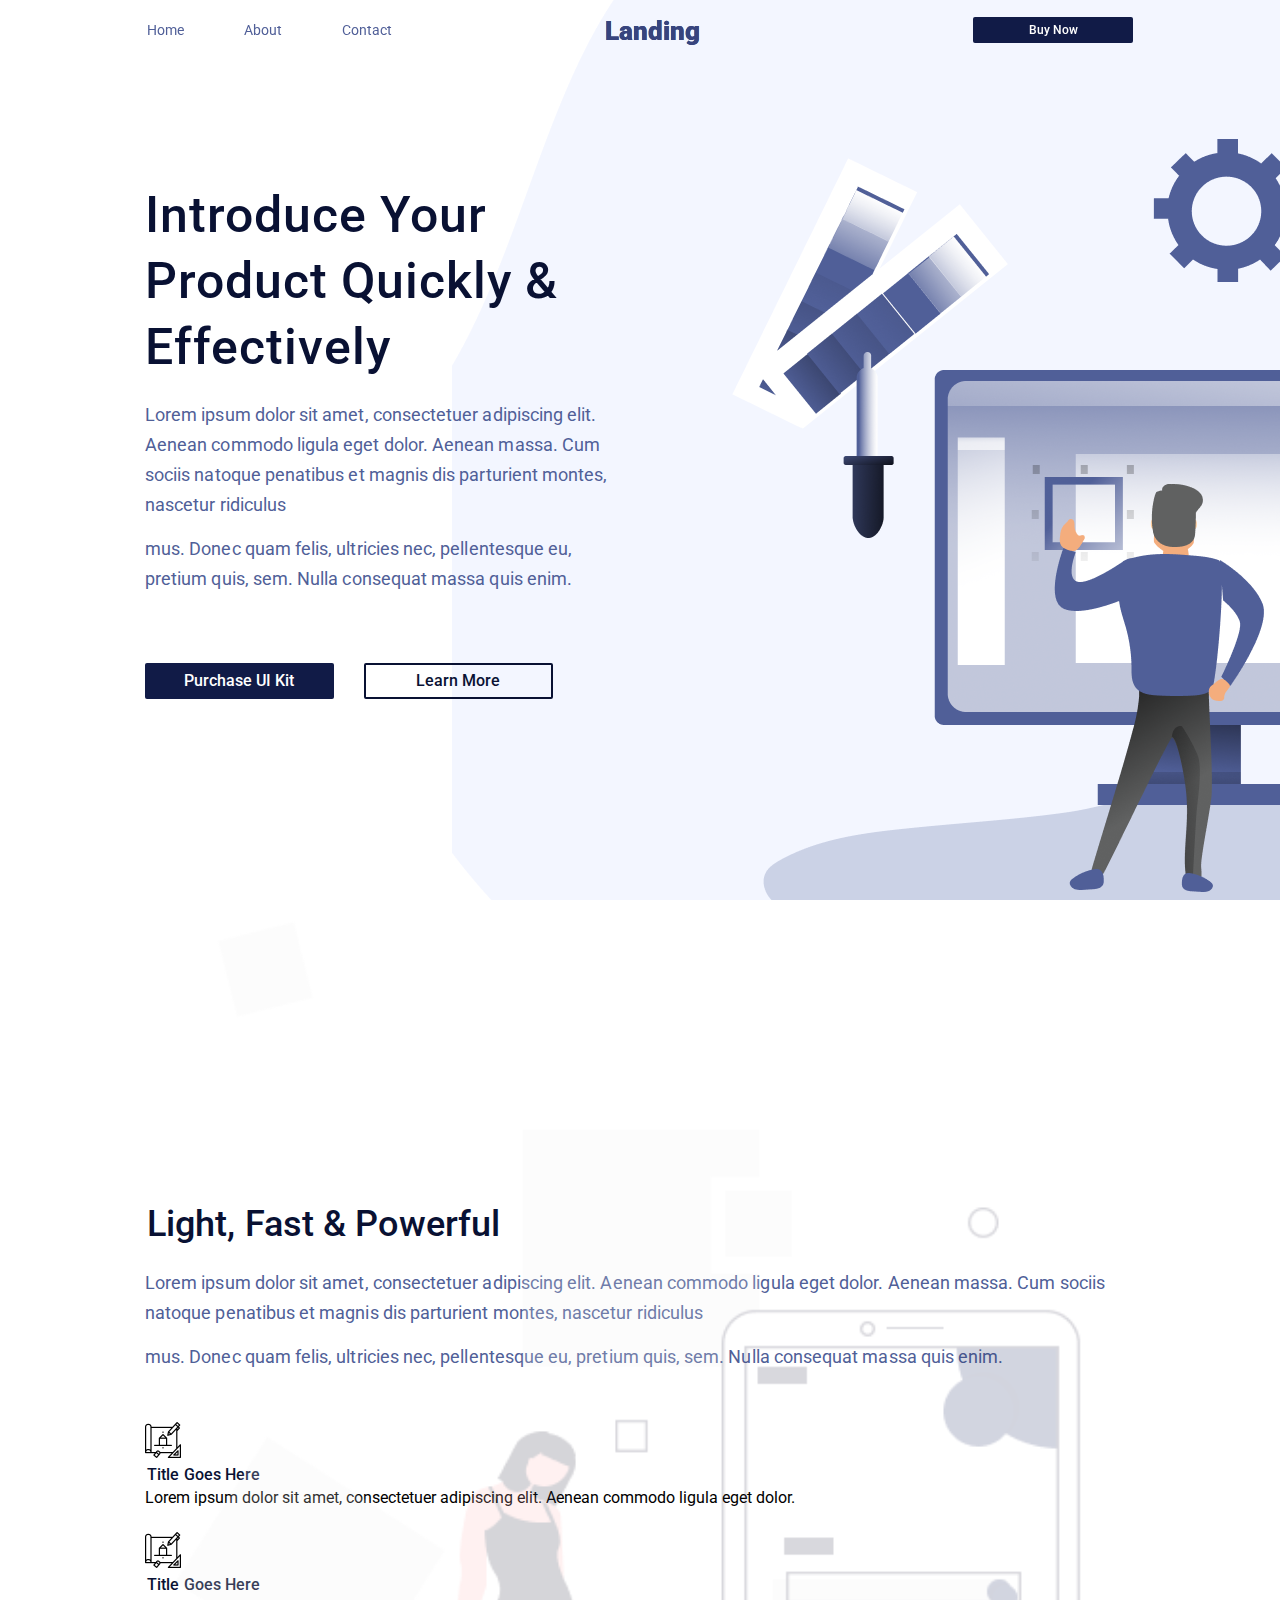
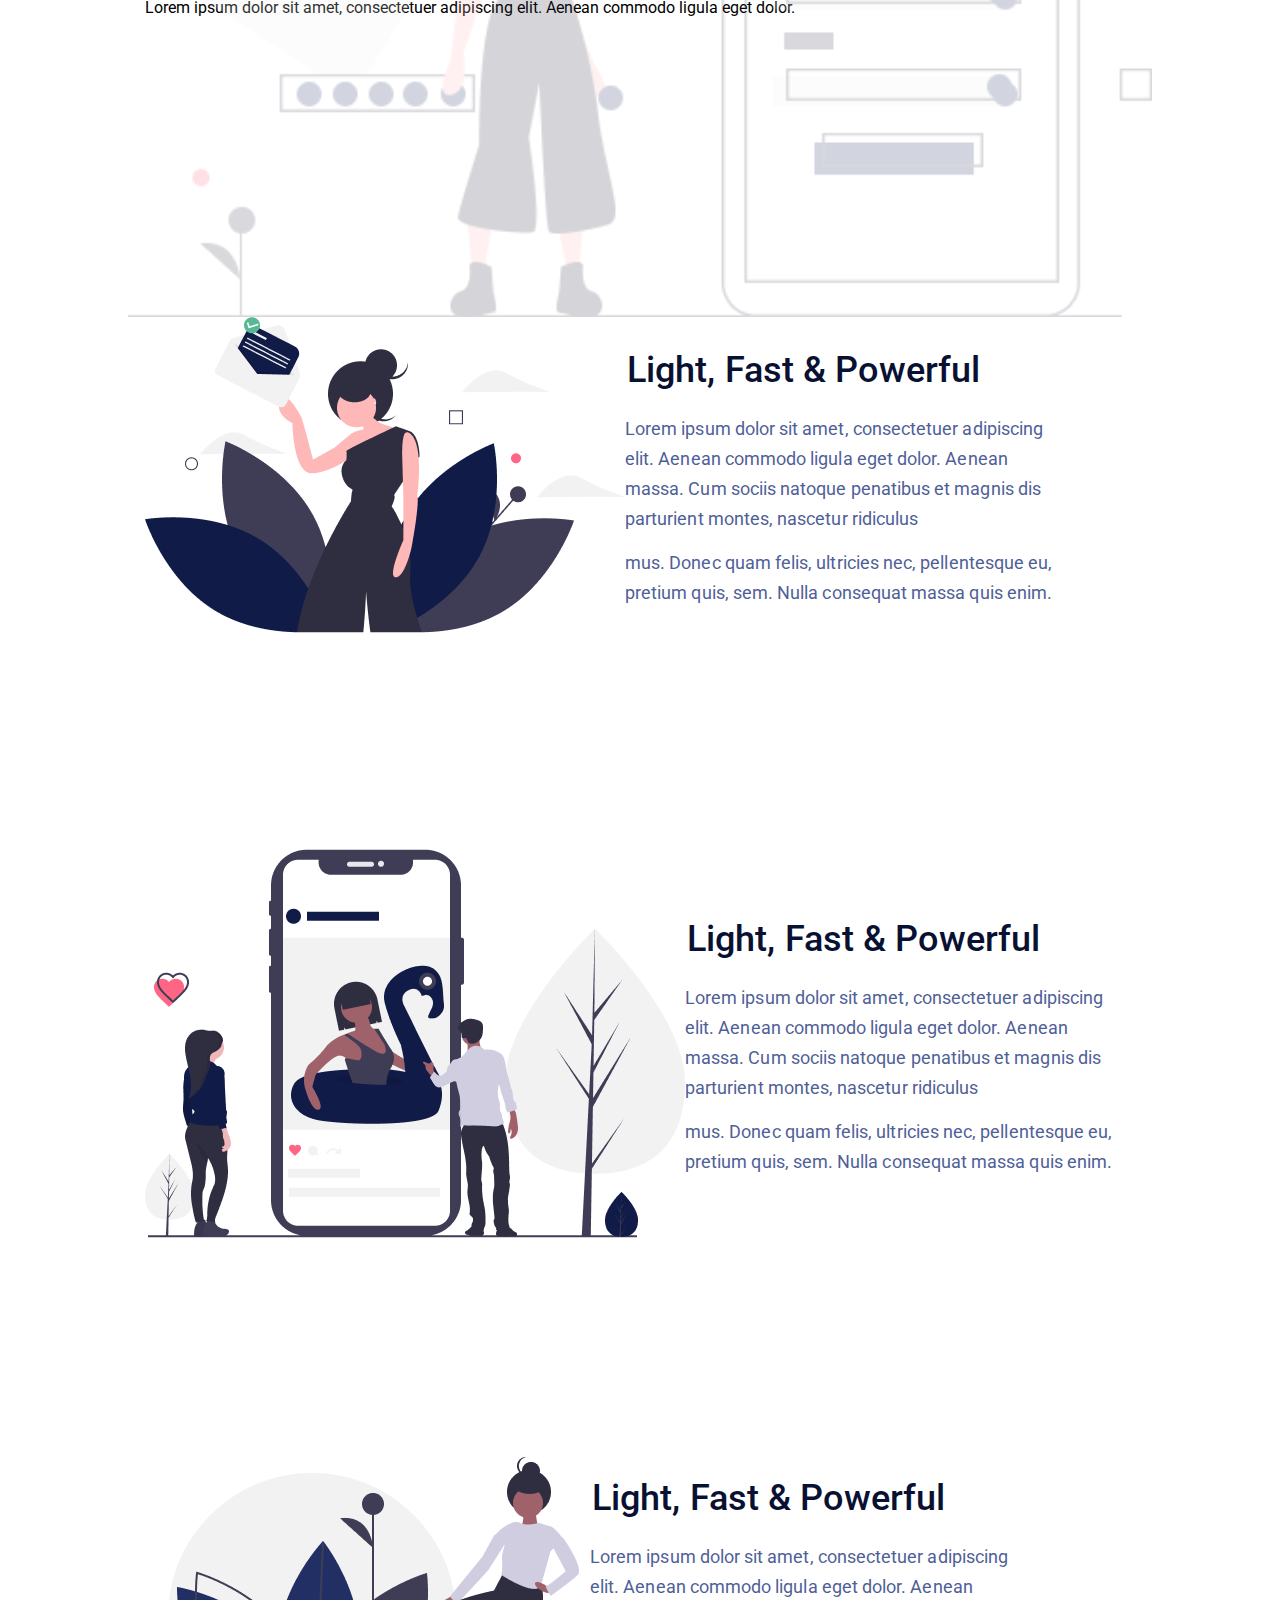
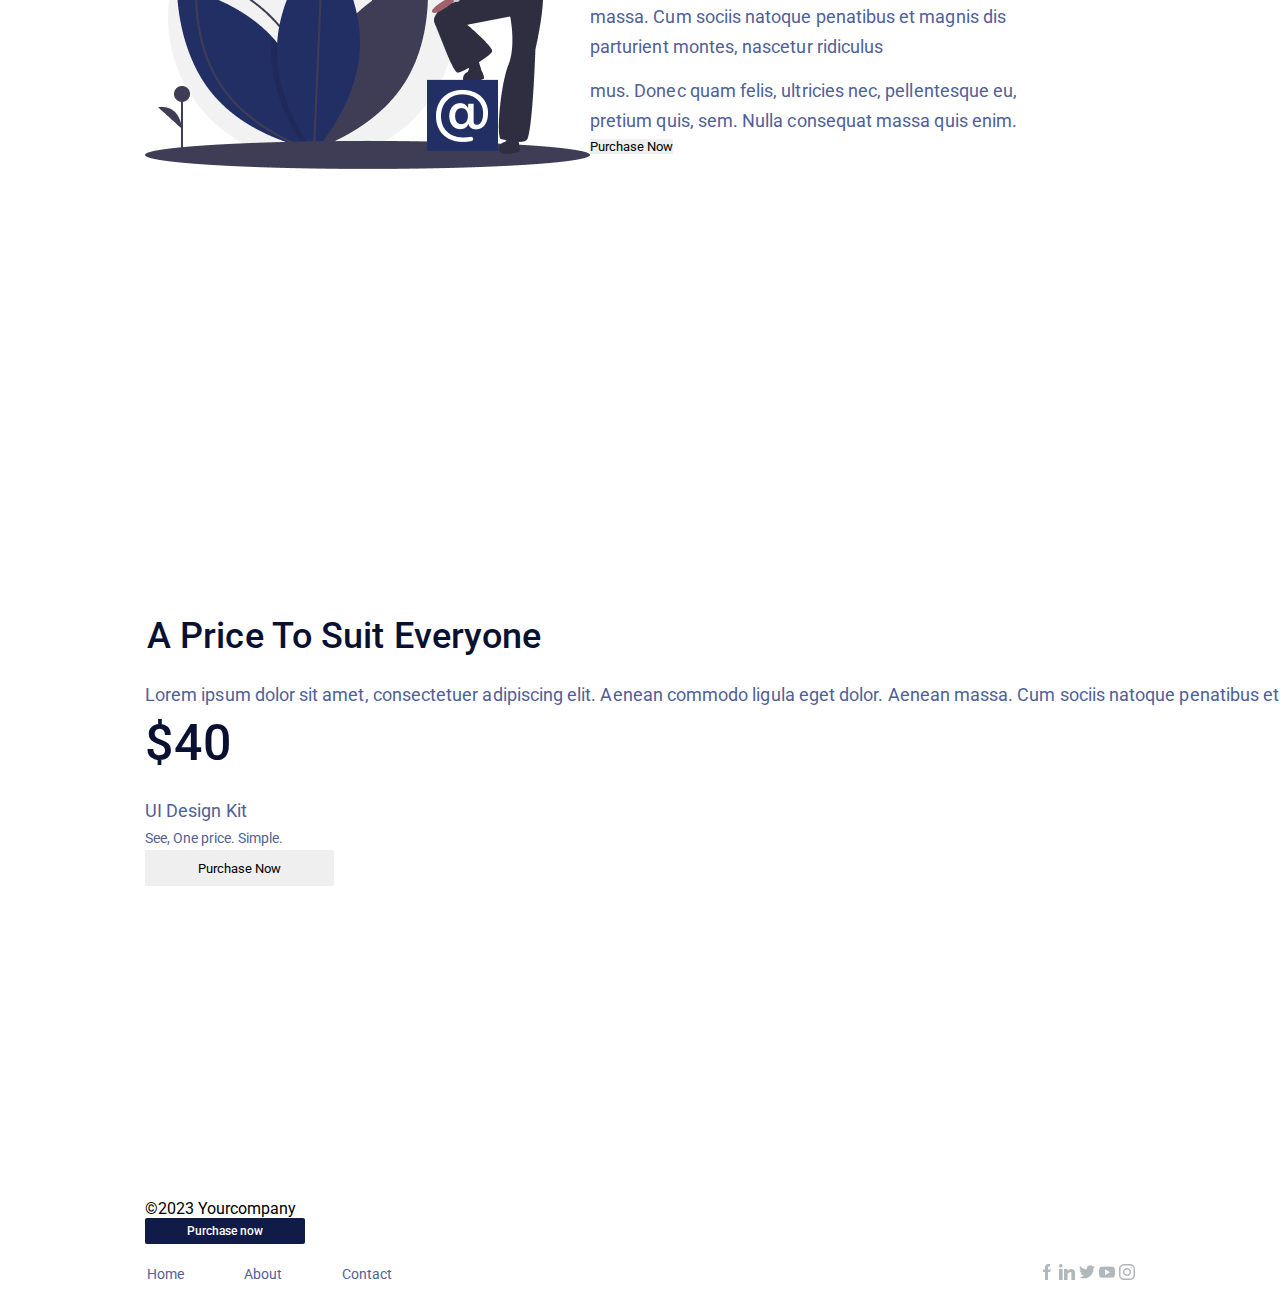
==== commit cf313213: "responsive mobile login" ====
--- a/index.html
+++ b/index.html
@@ -15,14 +15,14 @@
   <body>
     <img
       src="Landing Page - 2.jpg"
-      style="position: absolute; z-index: -2; opacity: 0.5; margin-top: -60px"
+      style="position: absolute; z-index: -2; opacity: 0.5; display: none;"
     />
     <header>
       <nav>
-        <div class="logo">
-          <a href="#" onclick="expandNav()">Landing</a>
-        </div>
-        <div class="container">
+        <div class="container">
+          <div class="logo">
+            <a href="#" onclick="expandNav()">Landing</a>
+          </div>
           <div class="nav-con" id="nav-con">
             <ul class="menu">
               <li><a href="#">Home</a></li>
--- a/asset/global.css
+++ b/asset/global.css
@@ -1,3 +1,8 @@
+@import "resp-min-320.css";
+@import "resp-min-1024.css";
+@import "resp-min-1440.css";
+/* @import "temp.css"; */
+
 * {
   padding: 0;
   margin: 0;
@@ -25,793 +30,7 @@
   margin: 0 auto;
 }
 
-@media (min-width: 320px) {
-  .container {
-    margin: 0 11.3277778%;
-    /* margin: 0 163.12px; */
-  }
-
-  header {
-    position: fixed;
-    top: 0px;
-    width: 100%;
-    z-index: 1;
-  }
-
-  .scrolled {
-    background-color: #fff;
-  }
-
-  .click-logo {
-    background-color: #fff;
-  }
-
-  main {
-    margin-top: 60px;
-  }
-
-  .nav-con {
-    display: none;
-  }
-
-  .display-menu {
-    display: flex;
-    border-top: 1px solid var(--colour-main-blue-900);
-    left: 0;
-    right: 0;
-    flex-direction: column;
-    align-items: center;
-  }
-
-  .nav-con a,
-  .logo a {
-    text-decoration: none;
-    font-style: normal;
-    color: var(--colour-main-blue-500);
-    display: flex;
-    align-items: center;
-    justify-content: center;
-    height: 50px;
-  }
-
-  .nav-con .menu {
-    list-style: none;
-  }
-
-  .logo a {
-    font-size: 26px;
-    font-weight: 900;
-    line-height: 38px;
-    color: var(--colour-logo-primary);
-    height: 60px;
-  }
-
-  .nav-con button,
-  .footer-con button {
-    width: 80%;
-    height: 35px;
-    border-radius: 2px;
-    background: var(--colour-main-blue-800, #111b47);
-    color: var(--colour-secondary-white-100-general);
-    font-size: 18px;
-    font-weight: 400;
-    line-height: 30px;
-    margin-right: calc(165px - 163.12px);
-    margin-top: 5px;
-    margin-bottom: 20px;
-  }
+.container {
+  margin: 0 11.3277778%;
+  /* margin: 0 163.12px; */
 }
-
-@media (min-width: 1440px) {
-  .click-logo {
-    background-color: unset;
-  }
-
-  .display-menu {
-    flex-direction: row;
-    border-top: 0px;
-  }
-
-  .nav-con {
-    display: flex;
-    justify-content: space-between;
-    height: 60px;
-    align-items: center;
-    margin-left: calc(165px - 163.12px);
-  }
-
-  .nav-con .menu {
-    display: flex;
-    /* list-style: none; */
-    justify-content: space-between;
-    width: 245px;
-    height: 24px;
-  }
-
-  .nav-con .menu a,
-  .price-btn p {
-    font-size: 14px;
-    font-weight: 400;
-    line-height: 24px;
-    color: var(--colour-main-blue-500);
-  }
-
-  .nav-con a {
-    height: auto;
-  }
-
-  .logo a {
-    position: absolute;
-    top: 12px;
-    left: 681px;
-    height: auto;
-  }
-
-  .nav-con button,
-  .footer-con button {
-    width: 160px;
-    height: 26px;
-    /* border-radius: 2px; */
-    /* background: var(--colour-main-blue-800, #111b47); */
-    /* color: var(--colour-secondary-white-100-general); */
-    font-size: 12px;
-    font-weight: 500;
-    line-height: 18px;
-    /* margin-right: calc(165px - 163.12px); */
-    margin-top: 0;
-    margin-bottom: 0;
-  }
-
-  .hero-sec {
-    height: calc(1110px - 60px);
-  }
-
-  .hero-img img {
-    position: absolute;
-    top: 0;
-    right: 0;
-    z-index: -1;
-  }
-
-  .hero-info {
-    position: relative;
-    width: 539.374px;
-    height: 421px;
-    flex-shrink: 0;
-    top: calc(303px - 60px);
-  }
-
-  .mobile-login-sec,
-  .intro-sec {
-    height: 742px;
-    display: grid;
-    align-items: center;
-  }
-
-  .intro-sec {
-    height: 569px;
-  }
-
-  .mobile-login-con,
-  .intro-con {
-    display: flex;
-    align-items: center;
-    justify-content: space-between;
-  }
-
-  .intro-info {
-    width: 445px;
-  }
-
-  .mobile-login-info {
-    width: 540px;
-  }
-
-  .head {
-    font-size: 50px;
-    font-weight: 500;
-    line-height: 66px;
-    letter-spacing: 1px;
-    color: var(--colour-main-blue-900);
-  }
-
-  .mobile-login-info .head,
-  .intro-info .head,
-  .price-info .head {
-    font-size: 36px;
-    line-height: 48px;
-    letter-spacing: 0.1px;
-    margin-left: 2px;
-  }
-
-  .detail p {
-    color: var(--colour-main-blue-500);
-    font-size: 18px;
-    font-weight: 400;
-    line-height: 30px;
-    margin-top: 20px;
-    letter-spacing: 0.06px;
-  }
-
-  .detail p:not(:first-child) {
-    margin-top: 14px;
-  }
-
-  .hero-info button,
-  .price-btn button {
-    width: 189px;
-    height: 36px;
-    margin-top: 69px;
-    margin-right: 26px;
-  }
-
-  .hero-info button:nth-child(1) {
-    border-radius: 2px;
-    background: var(--colour-main-blue-800);
-    color: var(--colour-secondary-white-100-general);
-    text-align: center;
-    font-size: 16px;
-    font-weight: 500;
-    line-height: 26px;
-  }
-
-  .hero-info button:nth-child(2) {
-    border-radius: 2px;
-    border: 2px solid var(--colour-main-blue-900);
-    background: var(--colour-opacity-000);
-    color: var(--colour-main-blue-900);
-    text-align: center;
-  }
-
-  .mobile-login-info .detail p,
-  .intro-info .detail p,
-  .price-info .detail p,
-  .price-num .detail p {
-    color: var(--colour-main-blue-400);
-    font-size: 16px;
-    font-weight: 400;
-    line-height: 26px;
-    letter-spacing: 0.1px;
-    margin-top: 16px;
-    margin-left: 2px;
-  }
-
-  .mobile-login-info .detail p:not(:first-child),
-  .intro-info .detail p:not(:first-child) {
-    letter-spacing: 0.1px;
-    margin-top: 10.5px;
-  }
-
-  .mini-card {
-    display: flex;
-    justify-content: space-between;
-    margin-top: 78px;
-  }
-
-  .mini-card-item {
-    width: 255px;
-  }
-
-  .mini-card-item img {
-    padding: 2px;
-  }
-
-  .hero-info button:nth-child(2),
-  .mini-card-item .head {
-    font-size: 16px;
-    font-weight: 500;
-    line-height: 26px;
-  }
-
-  .mini-card-item .head {
-    margin-top: 8px;
-    margin-left: 3px;
-    letter-spacing: -0.3px;
-  }
-
-  .mini-card-item .detail {
-    color: var(--colour-main-grey-600);
-    font-size: 12px;
-    font-weight: 400;
-    line-height: 18px;
-    margin-top: 6px;
-    margin-left: 2px;
-    letter-spacing: -0.04px;
-  }
-
-  .mobile-login-img {
-    margin-right: 1.45px;
-    margin-top: 6px;
-  }
-
-  .intro-con {
-    margin-right: 6px;
-  }
-
-  .intro-img {
-    margin-top: -3px;
-    margin-left: 29px;
-  }
-
-  .intro-info .head {
-    margin-left: auto;
-    margin-top: 6px;
-    letter-spacing: -0.01px;
-  }
-
-  .intro-info .detail p {
-    margin-left: auto;
-  }
-
-  .intro-img-2 {
-    margin-left: -2px;
-    margin-top: 5px;
-  }
-
-  .intro-img-3 {
-    margin-left: 46px;
-    margin-top: 30px;
-  }
-
-  .cta {
-    margin-top: 15px;
-  }
-
-  .cta-btn button {
-    margin-top: 40px;
-    width: 150px;
-    height: 32px;
-    flex-shrink: 0;
-    border-radius: 2px;
-    background: var(--colour-main-blue-800);
-    color: var(--colour-secondary-white-100-general);
-    font-size: 14px;
-    font-weight: 500;
-    line-height: 24px;
-  }
-
-  .price-sec {
-    margin-top: 47px;
-    background-image: url(img/Rectangle.png);
-    display: flex;
-    align-items: center;
-    justify-content: center;
-    height: 806px;
-  }
-
-  .price-con {
-    text-align: center;
-    width: 600px;
-  }
-
-  .price-info .head {
-    margin-top: 65px;
-    margin-left: auto;
-    letter-spacing: -0.1px;
-  }
-
-  .price-num {
-    margin-top: 35px;
-  }
-
-  .price-num .detail p {
-    margin-top: 0px;
-  }
-
-  .price-btn {
-    margin-top: 61px;
-  }
-
-  .price-btn p {
-    color: var(--colour-main-grey-600);
-    letter-spacing: 0.2px;
-  }
-
-  .price-btn button {
-    height: 32px;
-    margin-top: 9px;
-    margin-right: 1px;
-    background: var(--colour-main-blue-800);
-    color: var(--colour-secondary-white-100-general);
-    font-size: 14px;
-    font-weight: 500;
-    line-height: 24px;
-  }
-
-  .bottom {
-    position: relative;
-    top: 49px;
-    margin-left: -1px;
-  }
-
-  footer {
-    background-color: var(--colour-main-blue-100);
-  }
-
-  .footer-con {
-    display: flex;
-    justify-content: space-between;
-    align-items: center;
-    border-bottom: 1px solid #cdd1d4;
-    padding-top: 67px;
-    padding-bottom: 46px;
-  }
-
-  .footer-con .credit {
-    color: var(--colour-main-grey-400);
-    font-size: 14px;
-    font-weight: 500;
-    line-height: 24px;
-    margin-left: 2px;
-    letter-spacing: -0.1px;
-  }
-
-  .footer-con button {
-    width: 109px;
-  }
-
-  footer nav {
-    margin-top: 2px;
-  }
-
-  .contact-box {
-    display: flex;
-    width: 200px;
-    justify-content: space-between;
-    margin-right: 2px;
-  }
-}
-
-@media (min-width: 9999px) {
-  .nav-con {
-    display: flex;
-    justify-content: space-between;
-    height: 60px;
-    align-items: center;
-    margin-left: calc(165px - 163.12px);
-  }
-
-  .nav-con .menu {
-    display: flex;
-    list-style: none;
-    justify-content: space-between;
-    width: 245px;
-    height: 24px;
-  }
-
-  .nav-con a,
-  .logo a {
-    text-decoration: none;
-    font-style: normal;
-  }
-
-  .nav-con .menu a,
-  .price-btn p {
-    font-size: 14px;
-    font-weight: 400;
-    line-height: 24px;
-    color: var(--colour-main-blue-500);
-  }
-
-  .logo a {
-    position: absolute;
-    font-size: 26px;
-    font-weight: 900;
-    line-height: 38px;
-    color: var(--colour-logo-primary);
-    top: 12px;
-    left: 681px;
-  }
-
-  .nav-con button,
-  .footer-con button {
-    width: 160px;
-    height: 26px;
-    border-radius: 2px;
-    background: var(--colour-main-blue-800, #111b47);
-    color: var(--colour-secondary-white-100-general);
-    font-size: 12px;
-    font-weight: 500;
-    line-height: 18px;
-    margin-right: calc(165px - 163.12px);
-  }
-
-  .hero-sec {
-    height: calc(1110px - 60px);
-  }
-
-  .hero-img img {
-    position: absolute;
-    top: 0;
-    right: 0;
-    z-index: -1;
-  }
-
-  .hero-info {
-    position: relative;
-    width: 539.374px;
-    height: 421px;
-    flex-shrink: 0;
-    top: calc(303px - 60px);
-  }
-
-  .mobile-login-sec,
-  .intro-sec {
-    height: 742px;
-    display: grid;
-    align-items: center;
-  }
-
-  .intro-sec {
-    height: 569px;
-  }
-
-  .mobile-login-con,
-  .intro-con {
-    display: flex;
-    align-items: center;
-    justify-content: space-between;
-  }
-
-  .intro-info {
-    width: 445px;
-  }
-
-  .mobile-login-info {
-    width: 540px;
-  }
-
-  .head {
-    font-size: 50px;
-    font-weight: 500;
-    line-height: 66px;
-    letter-spacing: 1px;
-    color: var(--colour-main-blue-900);
-  }
-
-  .mobile-login-info .head,
-  .intro-info .head,
-  .price-info .head {
-    font-size: 36px;
-    line-height: 48px;
-    letter-spacing: 0.1px;
-    margin-left: 2px;
-  }
-
-  .detail p {
-    color: var(--colour-main-blue-500);
-    font-size: 18px;
-    font-weight: 400;
-    line-height: 30px;
-    margin-top: 20px;
-    letter-spacing: 0.06px;
-  }
-
-  .detail p:not(:first-child) {
-    margin-top: 14px;
-  }
-
-  .hero-info button,
-  .price-btn button {
-    width: 189px;
-    height: 36px;
-    margin-top: 69px;
-    margin-right: 26px;
-  }
-
-  .hero-info button:nth-child(1) {
-    border-radius: 2px;
-    background: var(--colour-main-blue-800);
-    color: var(--colour-secondary-white-100-general);
-    text-align: center;
-    font-size: 16px;
-    font-weight: 500;
-    line-height: 26px;
-  }
-
-  .hero-info button:nth-child(2) {
-    border-radius: 2px;
-    border: 2px solid var(--colour-main-blue-900);
-    background: var(--colour-opacity-000);
-    color: var(--colour-main-blue-900);
-    text-align: center;
-  }
-
-  .mobile-login-info .detail p,
-  .intro-info .detail p,
-  .price-info .detail p,
-  .price-num .detail p {
-    color: var(--colour-main-blue-400);
-    font-size: 16px;
-    font-weight: 400;
-    line-height: 26px;
-    letter-spacing: 0.1px;
-    margin-top: 16px;
-    margin-left: 2px;
-  }
-
-  .mobile-login-info .detail p:not(:first-child),
-  .intro-info .detail p:not(:first-child) {
-    letter-spacing: 0.1px;
-    margin-top: 10.5px;
-  }
-
-  .mini-card {
-    display: flex;
-    justify-content: space-between;
-    margin-top: 78px;
-  }
-
-  .mini-card-item {
-    width: 255px;
-  }
-
-  .mini-card-item img {
-    padding: 2px;
-  }
-
-  .hero-info button:nth-child(2),
-  .mini-card-item .head {
-    font-size: 16px;
-    font-weight: 500;
-    line-height: 26px;
-  }
-
-  .mini-card-item .head {
-    margin-top: 8px;
-    margin-left: 3px;
-    letter-spacing: -0.3px;
-  }
-
-  .mini-card-item .detail {
-    color: var(--colour-main-grey-600);
-    font-size: 12px;
-    font-weight: 400;
-    line-height: 18px;
-    margin-top: 6px;
-    margin-left: 2px;
-    letter-spacing: -0.04px;
-  }
-
-  .mobile-login-img {
-    margin-right: 1.45px;
-    margin-top: 6px;
-  }
-
-  .intro-con {
-    margin-right: 6px;
-  }
-
-  .intro-img {
-    margin-top: -3px;
-    margin-left: 29px;
-  }
-
-  .intro-info .head {
-    margin-left: auto;
-    margin-top: 6px;
-    letter-spacing: -0.01px;
-  }
-
-  .intro-info .detail p {
-    margin-left: auto;
-  }
-
-  .intro-img-2 {
-    margin-left: -2px;
-    margin-top: 5px;
-  }
-
-  .intro-img-3 {
-    margin-left: 46px;
-    margin-top: 30px;
-  }
-
-  .cta {
-    margin-top: 15px;
-  }
-
-  .cta-btn button {
-    margin-top: 40px;
-    width: 150px;
-    height: 32px;
-    flex-shrink: 0;
-    border-radius: 2px;
-    background: var(--colour-main-blue-800);
-    color: var(--colour-secondary-white-100-general);
-    font-size: 14px;
-    font-weight: 500;
-    line-height: 24px;
-  }
-
-  .price-sec {
-    margin-top: 47px;
-    background-image: url(img/Rectangle.png);
-    display: flex;
-    align-items: center;
-    justify-content: center;
-    height: 806px;
-  }
-
-  .price-con {
-    text-align: center;
-    width: 600px;
-  }
-
-  .price-info .head {
-    margin-top: 65px;
-    margin-left: auto;
-    letter-spacing: -0.1px;
-  }
-
-  .price-num {
-    margin-top: 35px;
-  }
-
-  .price-num .detail p {
-    margin-top: 0px;
-  }
-
-  .price-btn {
-    margin-top: 61px;
-  }
-
-  .price-btn p {
-    color: var(--colour-main-grey-600);
-    letter-spacing: 0.2px;
-  }
-
-  .price-btn button {
-    height: 32px;
-    margin-top: 9px;
-    margin-right: 1px;
-    background: var(--colour-main-blue-800);
-    color: var(--colour-secondary-white-100-general);
-    font-size: 14px;
-    font-weight: 500;
-    line-height: 24px;
-  }
-
-  .bottom {
-    position: relative;
-    top: 49px;
-    margin-left: -1px;
-  }
-
-  footer {
-    background-color: var(--colour-main-blue-100);
-  }
-
-  .footer-con {
-    display: flex;
-    justify-content: space-between;
-    align-items: center;
-    border-bottom: 1px solid #cdd1d4;
-    padding-top: 67px;
-    padding-bottom: 46px;
-  }
-
-  .footer-con .credit {
-    color: var(--colour-main-grey-400);
-    font-size: 14px;
-    font-weight: 500;
-    line-height: 24px;
-    margin-left: 2px;
-    letter-spacing: -0.1px;
-  }
-
-  .footer-con button {
-    width: 109px;
-  }
-
-  footer nav {
-    margin-top: 2px;
-  }
-
-  .contact-box {
-    display: flex;
-    width: 200px;
-    justify-content: space-between;
-    margin-right: 2px;
-  }
-}
